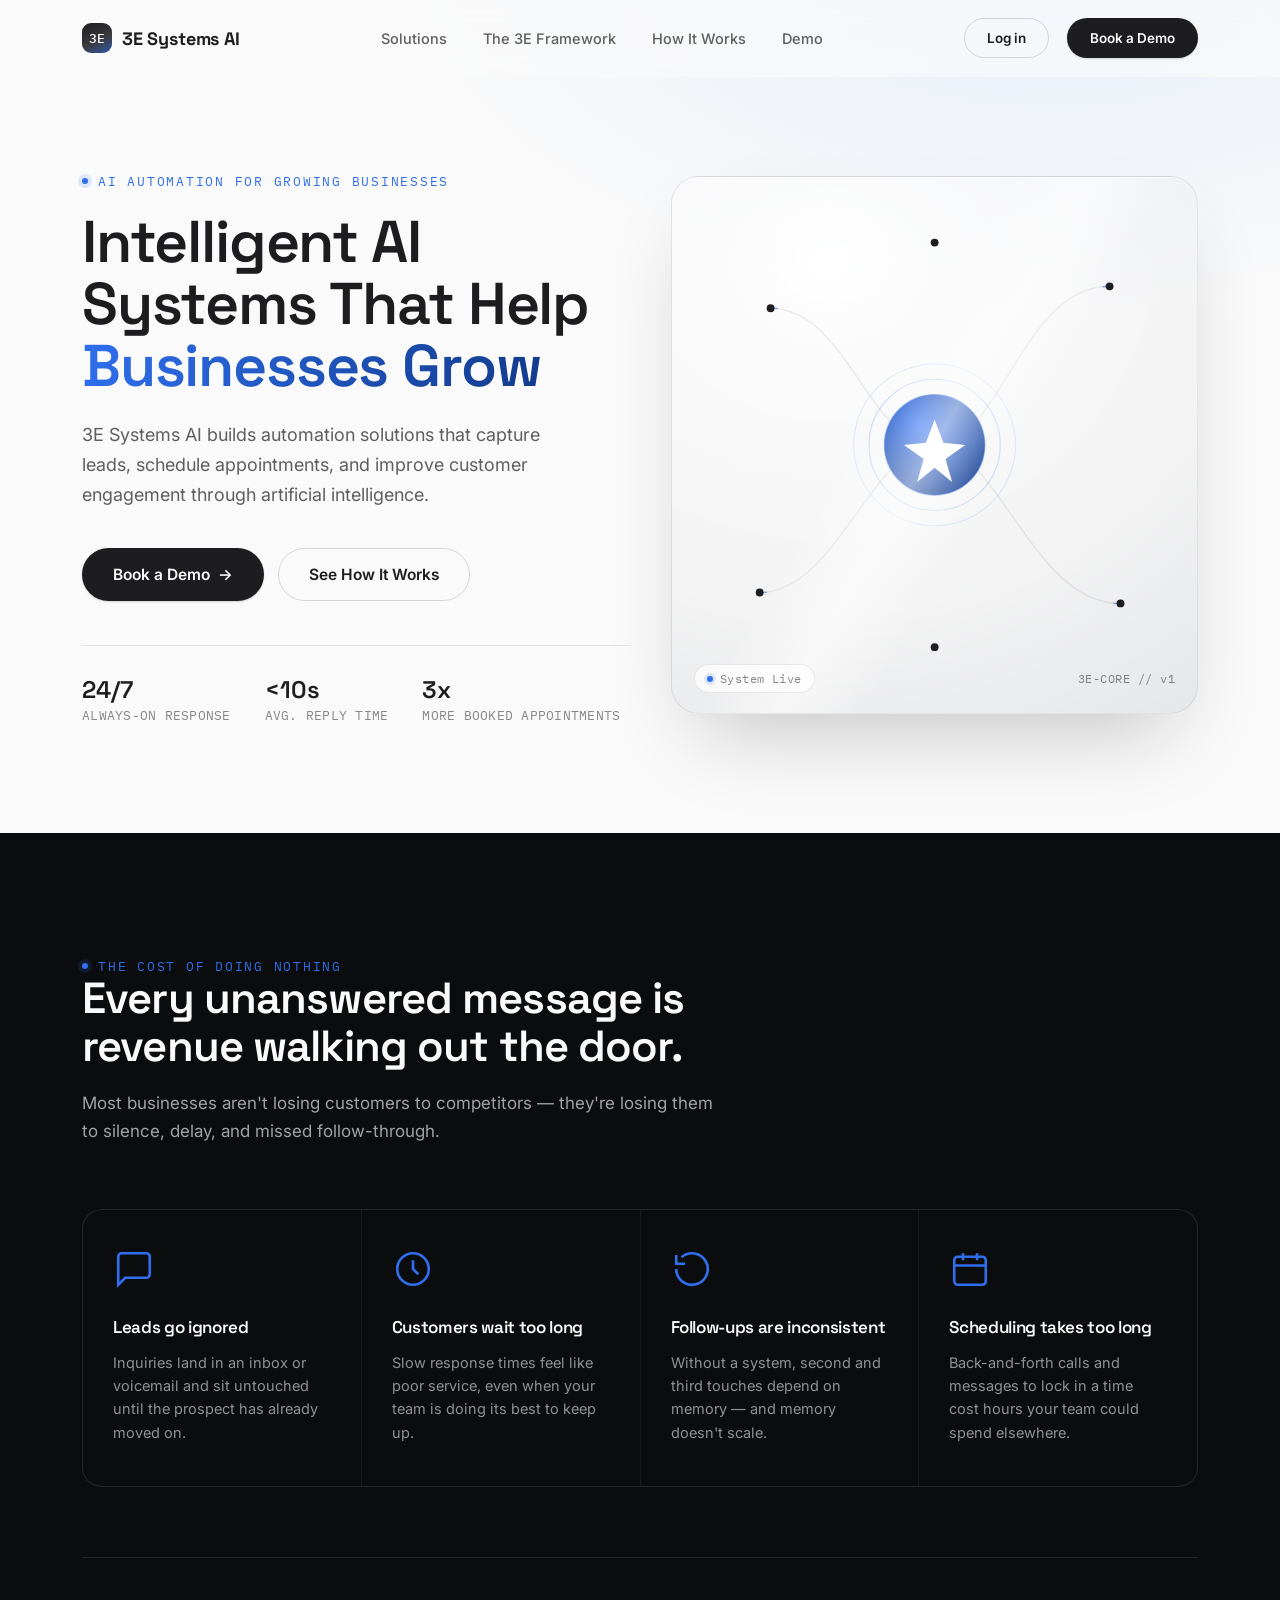
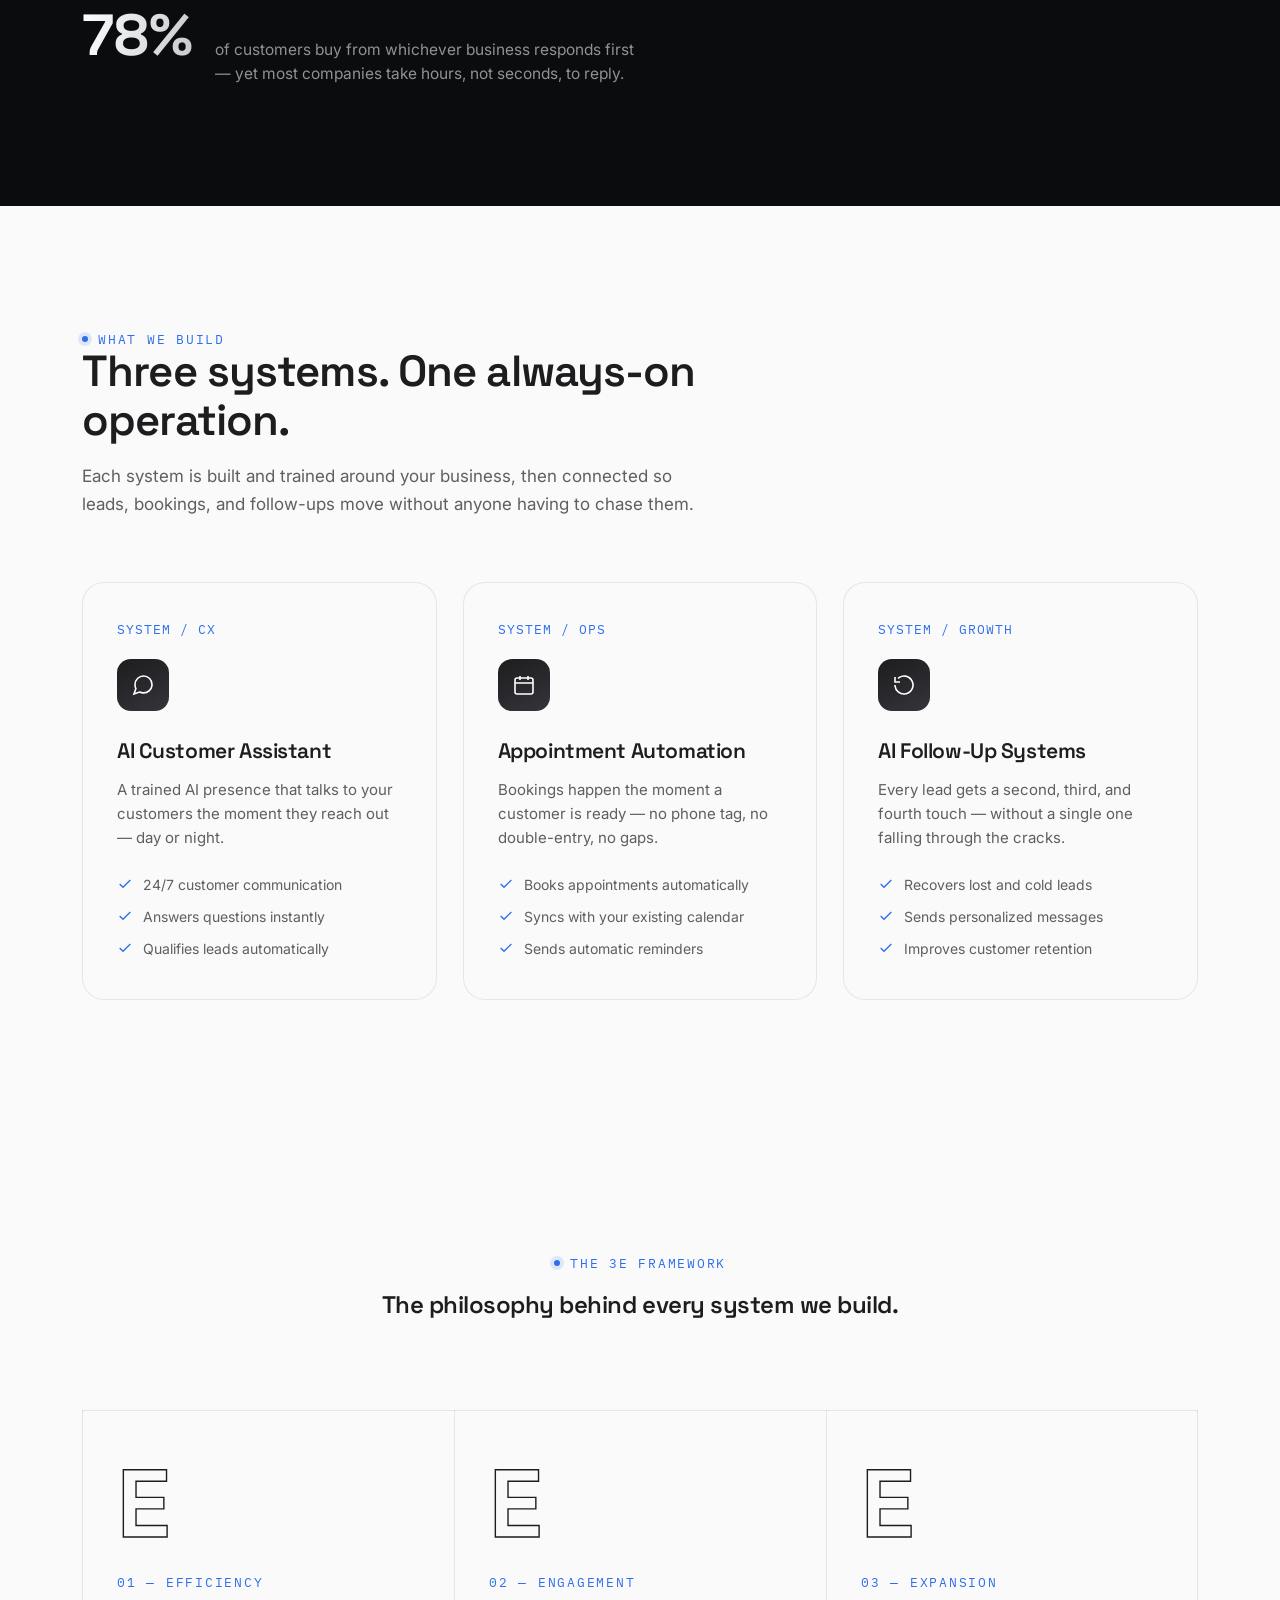
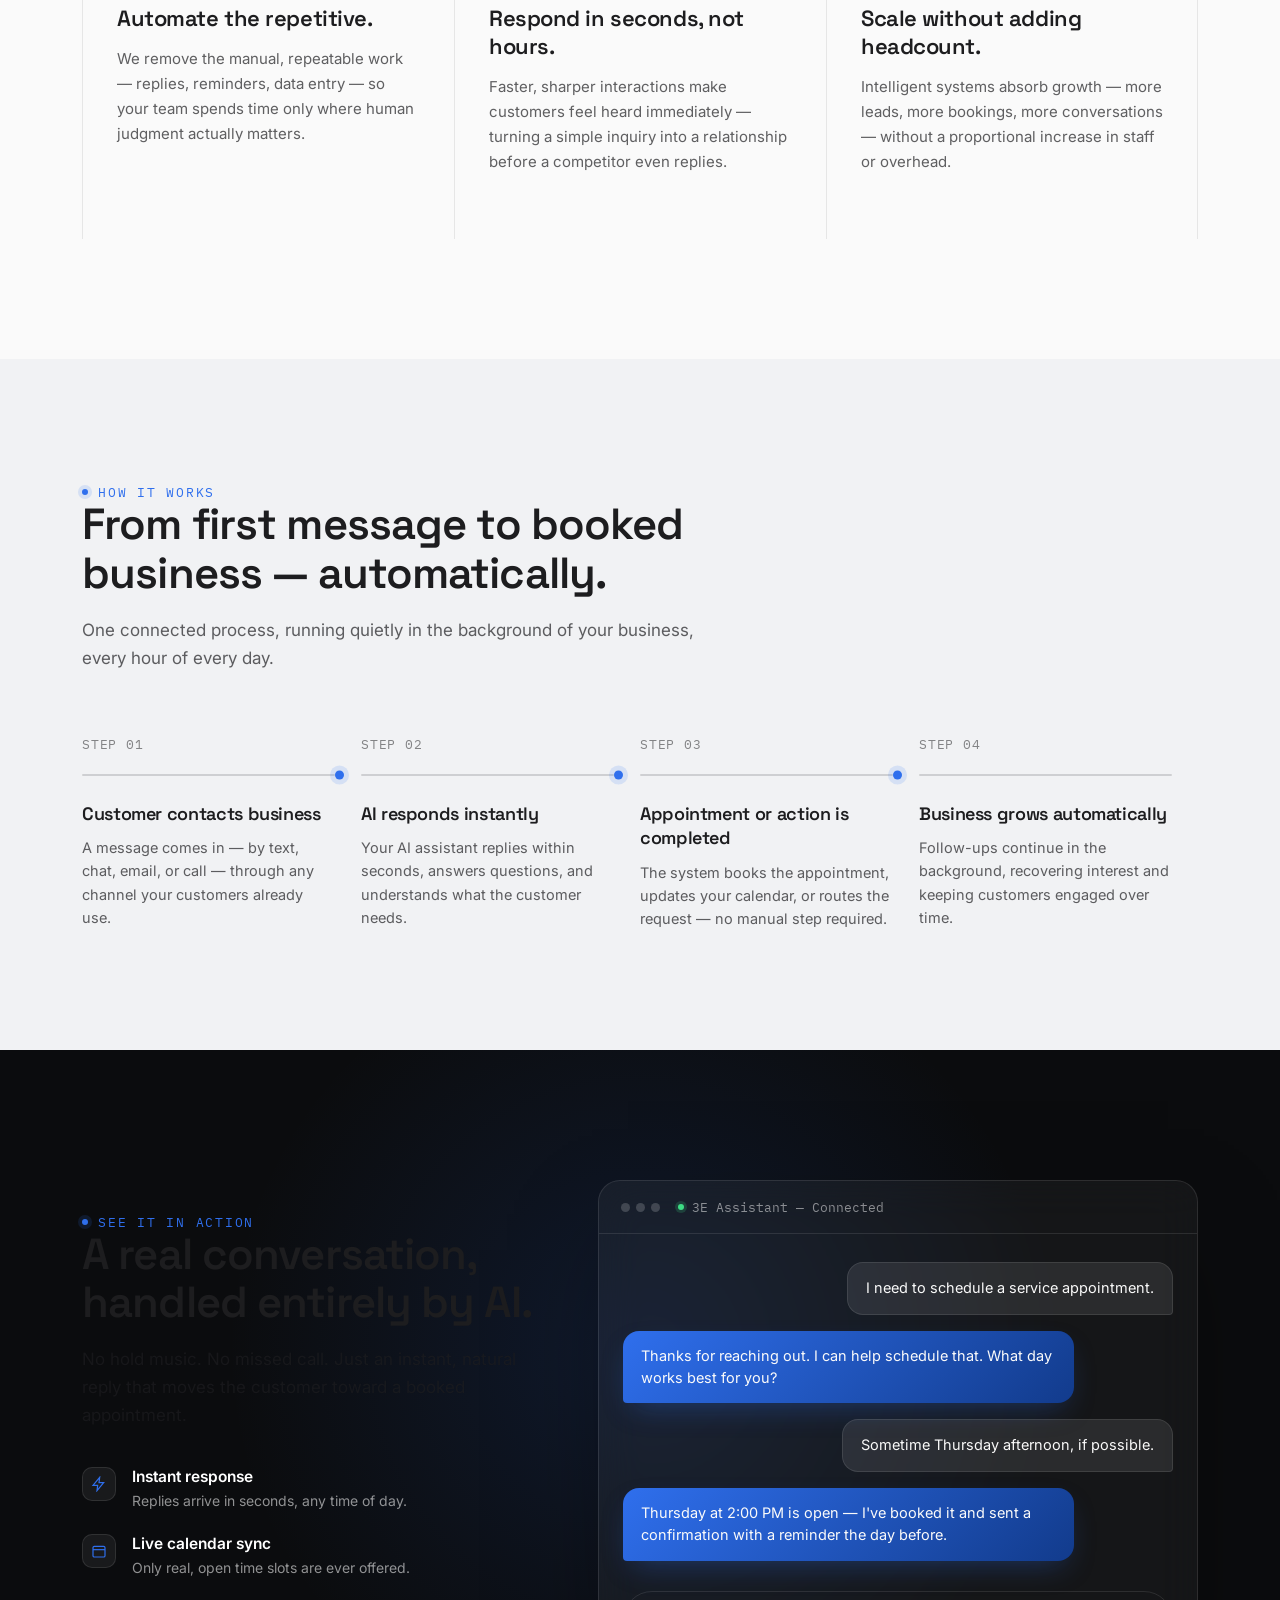
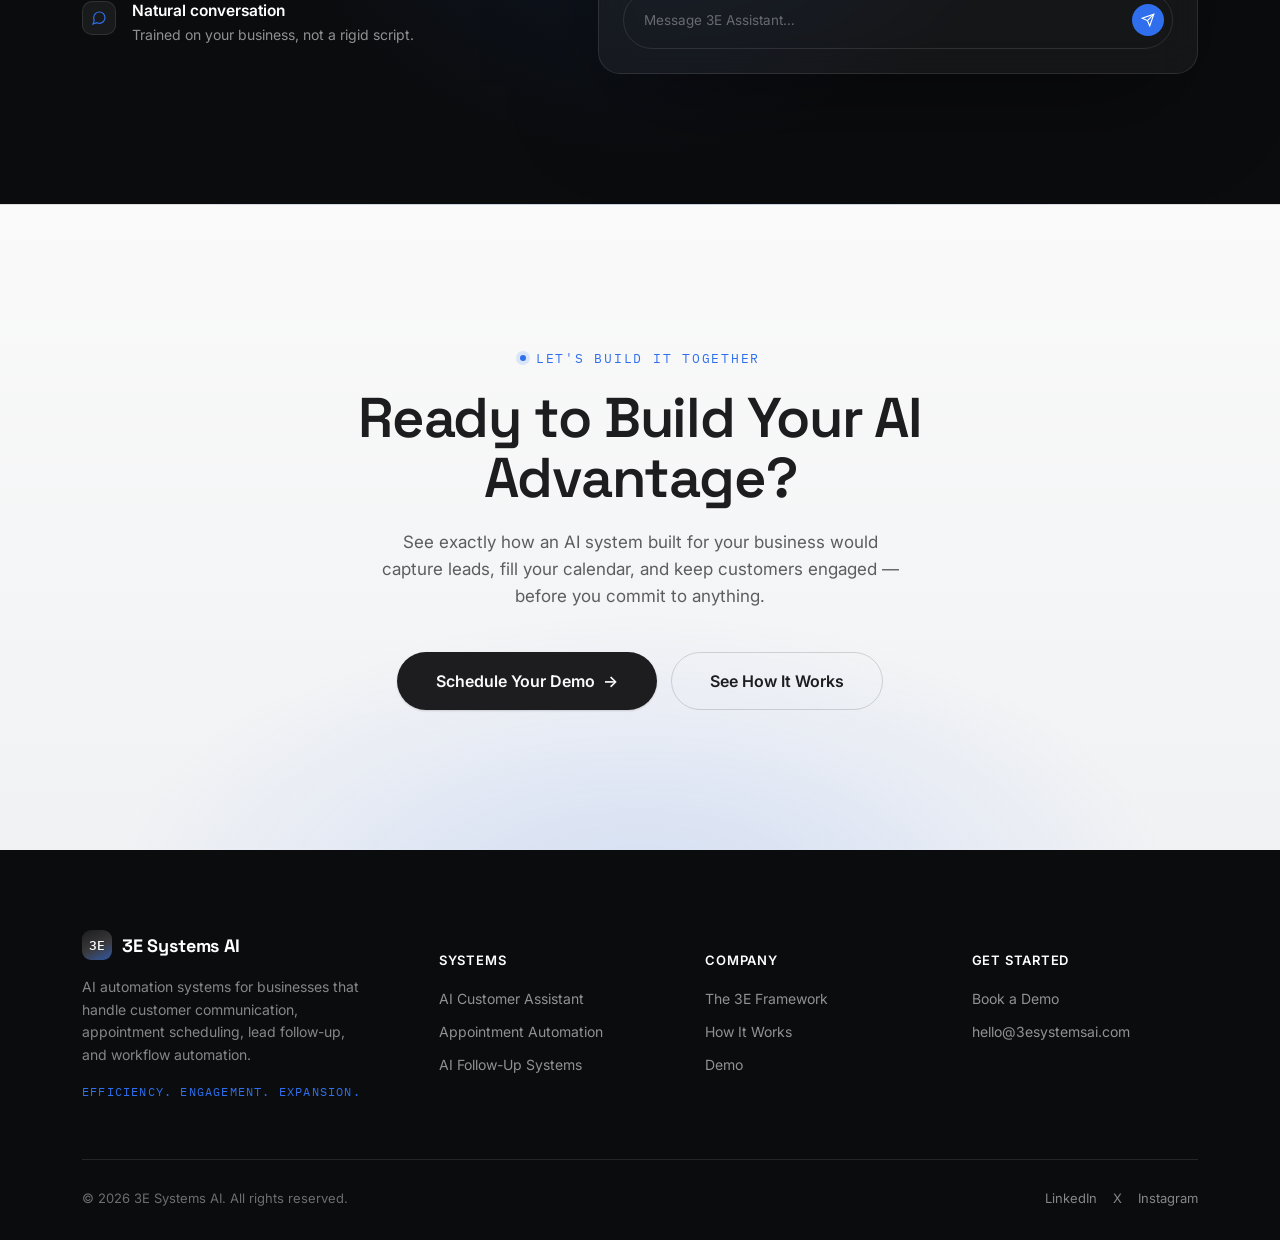
==== index.html @ f43ba281 "Rename index (1).html to index.html" ====
<!DOCTYPE html>
<html lang="en">
<head>
<meta charset="UTF-8">
<meta name="viewport" content="width=device-width, initial-scale=1.0">
<title>3E Systems AI — Intelligent Automation for Growing Businesses</title>
<meta name="description" content="3E Systems AI builds AI automation systems that capture leads, schedule appointments, and improve customer engagement — Efficiency, Engagement, Expansion.">

<!-- ===================== FONTS ===================== -->
<!-- Space Grotesk: display/headline face — geometric, technical personality       -->
<!-- Inter: body face — neutral, highly legible at small sizes                    -->
<!-- IBM Plex Mono: utility face — used for eyebrows/labels/data-readout moments   -->
<link rel="preconnect" href="https://fonts.googleapis.com">
<link rel="preconnect" href="https://fonts.gstatic.com" crossorigin>
<link href="https://fonts.googleapis.com/css2?family=Space+Grotesk:wght@400;500;600;700&family=Inter:wght@400;500;600;700&family=IBM+Plex+Mono:wght@400;500&display=swap" rel="stylesheet">

<style>
/* ======================================================================
   0. DESIGN TOKENS
   ====================================================================== */
:root{
  --white:        #FAFAFA;
  --gray-50:      #F1F2F4;
  --gray-100:     #E8E9EB;
  --line:         rgba(29,29,31,0.09);
  --line-strong:  rgba(29,29,31,0.16);
  --charcoal:     #1D1D1F;
  --charcoal-70:  rgba(29,29,31,0.70);
  --charcoal-50:  rgba(29,29,31,0.52);
  --ink:          #0B0C0E;   /* near-black section background */
  --ink-100:      #16181C;
  --ink-line:     rgba(255,255,255,0.10);
  --ink-line-soft:rgba(255,255,255,0.06);
  --silver-1:     #E4E5E8;
  --silver-2:     #C7C9CD;
  --blue:         #2F6FED;
  --blue-soft:    rgba(47,111,237,0.14);
  --blue-deep:    #123B8C;
  --blue-glow:    rgba(47,111,237,0.35);

  --font-display: 'Space Grotesk', 'Inter', sans-serif;
  --font-body:    'Inter', -apple-system, sans-serif;
  --font-mono:    'IBM Plex Mono', monospace;

  --container: 1180px;
  --ease: cubic-bezier(.16,.84,.32,1);
}

*,*::before,*::after{ box-sizing:border-box; }
html{ scroll-behavior:smooth; }
body{
  margin:0;
  background:var(--white);
  color:var(--charcoal);
  font-family:var(--font-body);
  -webkit-font-smoothing:antialiased;
  -moz-osx-font-smoothing:grayscale;
  overflow-x:hidden;
}
img,svg{ display:block; max-width:100%; }
a{ color:inherit; text-decoration:none; }
ul{ list-style:none; margin:0; padding:0; }
button{ font-family:inherit; cursor:pointer; }

.wrap{
  max-width:var(--container);
  margin:0 auto;
  padding:0 32px;
}

.eyebrow{
  font-family:var(--font-mono);
  font-size:12.5px;
  letter-spacing:.14em;
  text-transform:uppercase;
  color:var(--blue);
  display:inline-flex;
  align-items:center;
  gap:10px;
}
.eyebrow::before{
  content:'';
  width:6px; height:6px;
  border-radius:50%;
  background:var(--blue);
  box-shadow:0 0 0 4px var(--blue-soft);
}

h1,h2,h3,h4{
  font-family:var(--font-display);
  font-weight:600;
  letter-spacing:-.02em;
  margin:0;
  color:var(--charcoal);
}

.section-tag{
  display:block;
  margin-bottom:18px;
}

/* reveal-on-scroll base state */
.reveal{
  opacity:0;
  transform:translateY(28px);
  transition:opacity .9s var(--ease), transform .9s var(--ease);
}
.reveal.is-visible{
  opacity:1;
  transform:translateY(0);
}
.reveal-delay-1{ transition-delay:.08s; }
.reveal-delay-2{ transition-delay:.16s; }
.reveal-delay-3{ transition-delay:.24s; }

@media (prefers-reduced-motion: reduce){
  *{ animation-duration:0.01ms !important; animation-iteration-count:1 !important; transition-duration:0.01ms !important; scroll-behavior:auto !important; }
}

/* focus visibility for keyboard users */
a:focus-visible, button:focus-visible{
  outline:2px solid var(--blue);
  outline-offset:3px;
  border-radius:4px;
}

/* ======================================================================
   1. BUTTONS
   ====================================================================== */
.btn{
  display:inline-flex;
  align-items:center;
  justify-content:center;
  gap:8px;
  padding:15px 30px;
  border-radius:100px;
  font-family:var(--font-body);
  font-size:15px;
  font-weight:600;
  border:1px solid transparent;
  transition:transform .35s var(--ease), box-shadow .35s var(--ease), background .35s var(--ease), border-color .35s var(--ease), color .35s var(--ease);
  white-space:nowrap;
}
.btn-primary{
  background:var(--charcoal);
  color:var(--white);
  box-shadow:0 1px 2px rgba(0,0,0,.15);
}
.btn-primary:hover{
  transform:translateY(-2px);
  box-shadow:0 12px 24px rgba(0,0,0,.18);
}
.btn-primary.on-dark{
  background:var(--blue);
}
.btn-primary.on-dark:hover{
  box-shadow:0 12px 30px var(--blue-glow);
}
.btn-ghost{
  background:transparent;
  color:var(--charcoal);
  border-color:var(--line-strong);
}
.btn-ghost:hover{
  border-color:var(--charcoal);
  transform:translateY(-2px);
}
.btn-ghost.on-dark{
  color:var(--white);
  border-color:var(--ink-line);
}
.btn-ghost.on-dark:hover{
  border-color:rgba(255,255,255,.5);
}
.btn-arrow{ transition:transform .3s var(--ease); }
.btn:hover .btn-arrow{ transform:translateX(3px); }

/* ======================================================================
   2. NAVIGATION
   ====================================================================== */
.nav{
  position:fixed;
  top:0; left:0; right:0;
  z-index:1000;
  padding:18px 0;
  background:rgba(250,250,250,0.72);
  backdrop-filter:blur(16px) saturate(160%);
  -webkit-backdrop-filter:blur(16px) saturate(160%);
  border-bottom:1px solid transparent;
  transition:border-color .4s ease, background .4s ease, padding .4s ease;
}
.nav.scrolled{
  border-bottom:1px solid var(--line);
  padding:13px 0;
}
.nav .wrap{ display:flex; align-items:center; justify-content:space-between; }
.brand{
  display:flex; align-items:center; gap:10px;
  font-family:var(--font-display);
  font-weight:700;
  font-size:18px;
  letter-spacing:-.01em;
}
.brand-mark{
  width:30px; height:30px;
  border-radius:9px;
  background:linear-gradient(155deg, var(--charcoal) 0%, #3a3a3d 55%, var(--blue) 130%);
  display:flex; align-items:center; justify-content:center;
  color:#fff; font-family:var(--font-mono); font-size:13px; font-weight:500;
  flex-shrink:0;
}
.nav-links{
  display:flex; align-items:center; gap:36px;
}
.nav-links a{
  font-size:14.5px;
  font-weight:500;
  color:var(--charcoal-70);
  position:relative;
  padding:4px 0;
  transition:color .25s ease;
}
.nav-links a:hover{ color:var(--charcoal); }
.nav-links a::after{
  content:'';
  position:absolute; left:0; bottom:0;
  width:0; height:1px;
  background:var(--charcoal);
  transition:width .3s var(--ease);
}
.nav-links a:hover::after{ width:100%; }
.nav-cta{ display:flex; align-items:center; gap:18px; }
.nav-cta .btn{ padding:11px 22px; font-size:13.5px; }
.nav-menu-btn{
  display:none;
  width:38px; height:38px;
  border:1px solid var(--line-strong);
  border-radius:10px;
  background:none;
  align-items:center; justify-content:center;
}
.nav-menu-btn span, .nav-menu-btn span::before, .nav-menu-btn span::after{
  content:'';
  display:block;
  width:16px; height:1.5px;
  background:var(--charcoal);
  position:relative;
  transition:transform .3s ease, opacity .3s ease;
}
.nav-menu-btn span::before{ position:absolute; top:-5px; }
.nav-menu-btn span::after{ position:absolute; top:5px; }

/* ======================================================================
   3. HERO
   ====================================================================== */
.hero{
  position:relative;
  padding:168px 0 110px;
  background:
    radial-gradient(1100px 620px at 82% -8%, rgba(47,111,237,0.10), transparent 62%),
    linear-gradient(180deg, var(--white) 0%, var(--white) 100%);
  overflow:hidden;
}
.hero .wrap{
  display:grid;
  grid-template-columns:1.02fr .98fr;
  gap:40px;
  align-items:center;
}
.hero-copy h1{
  font-size:clamp(38px, 4.6vw, 62px);
  line-height:1.05;
  margin:22px 0 24px;
}
.hero-copy h1 em{
  font-style:normal;
  background:linear-gradient(100deg, var(--blue) 0%, var(--blue-deep) 100%);
  -webkit-background-clip:text;
  background-clip:text;
  color:transparent;
}
.hero-copy p.lead{
  font-size:18px;
  line-height:1.65;
  color:var(--charcoal-70);
  max-width:480px;
  margin:0 0 38px;
}
.hero-actions{ display:flex; gap:14px; flex-wrap:wrap; margin-bottom:44px; }
.hero-actions .btn{ padding:16px 30px; font-size:15.5px; }

.hero-proof{
  display:flex; gap:34px; flex-wrap:wrap;
  padding-top:28px;
  border-top:1px solid var(--line);
}
.hero-proof div{ display:flex; flex-direction:column; gap:2px; }
.hero-proof strong{
  font-family:var(--font-display);
  font-size:24px;
  font-weight:600;
}
.hero-proof span{
  font-size:12.5px;
  color:var(--charcoal-50);
  font-family:var(--font-mono);
  letter-spacing:.02em;
}

/* ---- signature visual: the "signal mesh" ---- */
.hero-visual{
  position:relative;
  aspect-ratio:1/1.02;
  border-radius:28px;
  background:
    radial-gradient(140% 120% at 30% 15%, rgba(255,255,255,.9), rgba(232,233,235,.4) 55%, rgba(199,201,205,.5) 100%);
  border:1px solid var(--line);
  box-shadow:0 40px 80px -30px rgba(20,20,25,0.25), inset 0 1px 0 rgba(255,255,255,.6);
  overflow:hidden;
}
.hero-visual::before{
  content:'';
  position:absolute; inset:0;
  background:
    linear-gradient(120deg, transparent 40%, rgba(255,255,255,.55) 50%, transparent 60%);
  animation:sheen 7s ease-in-out infinite;
  pointer-events:none;
}
@keyframes sheen{
  0%,100%{ transform:translateX(-60%); opacity:.5; }
  50%{ transform:translateX(60%); opacity:.9; }
}
.hero-visual svg{ width:100%; height:100%; }
.node-core{ animation:pulseCore 3.2s ease-in-out infinite; transform-origin:center; }
.node-dot{ animation:pulseDot 3.2s ease-in-out infinite; }
.node-dot.d1{ animation-delay:.15s; }
.node-dot.d2{ animation-delay:.4s; }
.node-dot.d3{ animation-delay:.65s; }
.node-dot.d4{ animation-delay:.9s; }
.node-dot.d5{ animation-delay:1.15s; }
.node-dot.d6{ animation-delay:1.4s; }
@keyframes pulseCore{
  0%,100%{ opacity:.85; }
  50%{ opacity:1; filter:drop-shadow(0 0 10px rgba(47,111,237,.6)); }
}
@keyframes pulseDot{
  0%,100%{ opacity:.35; r:3; }
  50%{ opacity:1; r:4.2; }
}
.flow-line{
  stroke-dasharray:6 260;
  stroke-dashoffset:0;
  animation:flowTravel 4.5s linear infinite;
}
.flow-line.f1{ animation-delay:0s; }
.flow-line.f2{ animation-delay:.9s; }
.flow-line.f3{ animation-delay:1.8s; }
.flow-line.f4{ animation-delay:2.7s; }
@keyframes flowTravel{
  0%{ stroke-dashoffset:266; }
  100%{ stroke-dashoffset:-266; }
}
.hero-visual-caption{
  position:absolute;
  left:22px; bottom:20px;
  right:22px;
  display:flex;
  align-items:center;
  justify-content:space-between;
  font-family:var(--font-mono);
  font-size:11.5px;
  color:var(--charcoal-50);
  letter-spacing:.04em;
}
.pulse-chip{
  display:inline-flex; align-items:center; gap:7px;
  background:rgba(255,255,255,.7);
  border:1px solid var(--line);
  padding:6px 12px;
  border-radius:100px;
  backdrop-filter:blur(6px);
}
.pulse-chip i{
  width:6px; height:6px; border-radius:50%;
  background:var(--blue);
  box-shadow:0 0 0 3px var(--blue-soft);
  animation:pulseCore 2s ease-in-out infinite;
}

/* ======================================================================
   4. SECTION SHELLS
   ====================================================================== */
section{ position:relative; }
.section-pad{ padding:120px 0; }
.bg-soft{ background:var(--gray-50); }
.bg-ink{ background:var(--ink); color:var(--white); }
.bg-ink h2, .bg-ink h3, .bg-ink h4{ color:var(--white); }

.section-head{
  max-width:640px;
  margin:0 0 64px;
}
.section-head h2{
  font-size:clamp(30px, 3.4vw, 44px);
  line-height:1.12;
}
.section-head p{
  font-size:17px;
  line-height:1.65;
  color:var(--charcoal-70);
  margin-top:18px;
}
.bg-ink .section-head p{ color:rgba(255,255,255,.62); }
.center{ text-align:center; margin-left:auto; margin-right:auto; }

/* ======================================================================
   5. PROBLEM SECTION (dark)
   ====================================================================== */
.problem-grid{
  display:grid;
  grid-template-columns:repeat(4,1fr);
  gap:1px;
  background:var(--ink-line-soft);
  border:1px solid var(--ink-line-soft);
  border-radius:20px;
  overflow:hidden;
}
.problem-card{
  background:var(--ink);
  padding:38px 30px 42px;
  transition:background .4s ease;
}
.problem-card:hover{ background:var(--ink-100); }
.problem-card .p-icon{
  width:42px; height:42px;
  margin-bottom:26px;
  color:var(--blue);
}
.problem-card h4{
  font-size:17px;
  margin-bottom:12px;
  line-height:1.35;
}
.problem-card p{
  font-size:14.5px;
  line-height:1.6;
  color:rgba(255,255,255,.55);
  margin:0;
}
.problem-stat{
  margin-top:70px;
  display:flex;
  align-items:baseline;
  gap:22px;
  flex-wrap:wrap;
  border-top:1px solid var(--ink-line);
  padding-top:40px;
}
.problem-stat strong{
  font-family:var(--font-display);
  font-size:clamp(40px,5vw,58px);
  background:linear-gradient(100deg,#fff, var(--silver-2));
  -webkit-background-clip:text; background-clip:text; color:transparent;
}
.problem-stat span{
  font-size:15.5px;
  color:rgba(255,255,255,.55);
  max-width:420px;
  line-height:1.55;
}

/* ======================================================================
   6. SOLUTIONS
   ====================================================================== */
.solutions-grid{
  display:grid;
  grid-template-columns:repeat(3,1fr);
  gap:26px;
}
.solution-card{
  background:var(--white);
  border:1px solid var(--line);
  border-radius:22px;
  padding:38px 34px 40px;
  transition:transform .5s var(--ease), box-shadow .5s var(--ease), border-color .5s var(--ease);
  display:flex; flex-direction:column;
}
.solution-card:hover{
  transform:translateY(-8px);
  box-shadow:0 30px 60px -24px rgba(20,20,25,.18);
  border-color:transparent;
}
.solution-index{
  font-family:var(--font-mono);
  font-size:12.5px;
  color:var(--blue);
  letter-spacing:.08em;
  margin-bottom:22px;
}
.solution-icon{
  width:52px; height:52px;
  border-radius:14px;
  background:linear-gradient(155deg, var(--charcoal) 0%, #34343a 100%);
  display:flex; align-items:center; justify-content:center;
  margin-bottom:26px;
  color:#fff;
}
.solution-icon svg{ width:24px; height:24px; }
.solution-card h3{
  font-size:21px;
  margin-bottom:14px;
}
.solution-card > p{
  font-size:15px;
  line-height:1.6;
  color:var(--charcoal-70);
  margin:0 0 24px;
}
.solution-list{ margin-top:auto; display:flex; flex-direction:column; gap:11px; }
.solution-list li{
  display:flex; align-items:flex-start; gap:10px;
  font-size:14px;
  color:var(--charcoal-70);
  line-height:1.5;
}
.solution-list svg{ width:16px; height:16px; flex-shrink:0; margin-top:2px; color:var(--blue); }

/* ======================================================================
   7. 3E FRAMEWORK
   ====================================================================== */
.framework{
  background:var(--white);
  padding:130px 0 120px;
  position:relative;
}
.framework-head{ text-align:center; max-width:620px; margin:0 auto 90px; }
.e-columns{
  display:grid;
  grid-template-columns:repeat(3,1fr);
  position:relative;
}
.e-columns::before{
  content:'';
  position:absolute;
  left:0; right:0; top:0;
  height:1px;
  background:var(--line);
}
.e-col{
  padding:46px 34px 10px;
  border-left:1px solid var(--line);
  position:relative;
}
.e-col:last-child{ border-right:1px solid var(--line); }
.e-letter{
  font-family:var(--font-display);
  font-size:96px;
  line-height:1;
  font-weight:700;
  color:transparent;
  -webkit-text-stroke:1.4px var(--charcoal);
  transition:color .5s ease, -webkit-text-stroke-color .5s ease;
}
.e-col:hover .e-letter{
  color:var(--blue);
  -webkit-text-stroke-color:var(--blue);
}
.e-word{
  font-family:var(--font-mono);
  font-size:12.5px;
  letter-spacing:.14em;
  text-transform:uppercase;
  color:var(--blue);
  margin:22px 0 14px;
  display:block;
}
.e-col h3{ font-size:22px; margin-bottom:14px; }
.e-col p{
  font-size:15px;
  line-height:1.65;
  color:var(--charcoal-70);
  padding-bottom:40px;
}

/* ======================================================================
   8. HOW IT WORKS
   ====================================================================== */
.steps{
  display:grid;
  grid-template-columns:repeat(4,1fr);
  gap:0;
  position:relative;
  margin-top:12px;
}
.step{
  position:relative;
  padding:0 26px 0 0;
}
.step-num{
  font-family:var(--font-mono);
  font-size:12.5px;
  color:var(--charcoal-50);
  letter-spacing:.06em;
  margin-bottom:22px;
  display:block;
}
.step-rail{
  position:relative;
  height:2px;
  background:var(--line-strong);
  margin-bottom:26px;
  border-radius:2px;
  overflow:visible;
}
.step-rail::after{
  content:'';
  position:absolute;
  right:-9px; top:50%;
  transform:translateY(-50%);
  width:9px; height:9px;
  border-radius:50%;
  background:var(--blue);
  box-shadow:0 0 0 5px var(--blue-soft);
}
.step:last-child .step-rail::after{ display:none; }
.step h4{ font-size:18px; margin-bottom:10px; line-height:1.35; }
.step p{ font-size:14.5px; line-height:1.6; color:var(--charcoal-70); margin:0; }

/* ======================================================================
   9. DEMO / CONVERSATION UI
   ====================================================================== */
.demo-section{
  background:var(--ink);
  color:var(--white);
  padding:130px 0;
  position:relative;
  overflow:hidden;
}
.demo-section::before{
  content:'';
  position:absolute;
  top:-20%; left:50%;
  width:900px; height:900px;
  transform:translateX(-50%);
  background:radial-gradient(circle, rgba(47,111,237,.14), transparent 65%);
  pointer-events:none;
}
.demo-layout{
  display:grid;
  grid-template-columns:.86fr 1.14fr;
  gap:64px;
  align-items:center;
}
.demo-copy .section-head{ max-width:none; margin-bottom:38px; }
.demo-feature-list{ display:flex; flex-direction:column; gap:22px; margin-top:36px; }
.demo-feature{ display:flex; gap:16px; align-items:flex-start; }
.demo-feature .fi{
  width:34px; height:34px; flex-shrink:0;
  border-radius:10px;
  background:rgba(255,255,255,.06);
  border:1px solid var(--ink-line);
  display:flex; align-items:center; justify-content:center;
  color:var(--blue);
}
.demo-feature .fi svg{ width:16px; height:16px; }
.demo-feature h5{ font-size:15.5px; font-weight:600; margin:0 0 4px; font-family:var(--font-body); color:#fff; }
.demo-feature p{ font-size:14px; color:rgba(255,255,255,.55); margin:0; line-height:1.55; }

.chat-panel{
  background:rgba(255,255,255,.045);
  border:1px solid var(--ink-line);
  border-radius:22px;
  backdrop-filter:blur(20px);
  overflow:hidden;
  box-shadow:0 40px 100px -30px rgba(0,0,0,.5);
}
.chat-topbar{
  display:flex; align-items:center; gap:10px;
  padding:18px 22px;
  border-bottom:1px solid var(--ink-line);
}
.chat-topbar .dots{ display:flex; gap:6px; }
.chat-topbar .dots span{ width:9px; height:9px; border-radius:50%; background:rgba(255,255,255,.18); }
.chat-topbar .who{
  margin-left:8px;
  font-family:var(--font-mono);
  font-size:12.5px;
  color:rgba(255,255,255,.5);
  display:flex; align-items:center; gap:8px;
}
.chat-topbar .who i{
  width:6px; height:6px; border-radius:50%; background:#3ddc84;
  box-shadow:0 0 0 3px rgba(61,220,132,.18);
}
.chat-body{ padding:28px 24px 30px; display:flex; flex-direction:column; gap:16px; min-height:280px; }
.msg{
  max-width:82%;
  padding:14px 18px;
  border-radius:16px;
  font-size:14.5px;
  line-height:1.55;
  opacity:0;
  transform:translateY(10px);
  animation:msgIn .6s var(--ease) forwards;
}
.msg.user{
  align-self:flex-end;
  background:rgba(255,255,255,.09);
  border:1px solid var(--ink-line);
  border-bottom-right-radius:4px;
  animation-delay:.3s;
}
.msg.ai{
  align-self:flex-start;
  background:linear-gradient(135deg, var(--blue), var(--blue-deep));
  border-bottom-left-radius:4px;
  animation-delay:1.4s;
  box-shadow:0 12px 30px -10px var(--blue-glow);
}
.msg.user2{ align-self:flex-end; background:rgba(255,255,255,.09); border:1px solid var(--ink-line); border-bottom-right-radius:4px; animation-delay:2.5s; }
.msg.ai2{ align-self:flex-start; background:linear-gradient(135deg, var(--blue), var(--blue-deep)); border-bottom-left-radius:4px; animation-delay:3.6s; box-shadow:0 12px 30px -10px var(--blue-glow); }
@keyframes msgIn{ to{ opacity:1; transform:translateY(0); } }

.typing-ind{
  align-self:flex-start;
  display:flex; gap:5px;
  padding:14px 18px;
  border-radius:16px;
  background:rgba(255,255,255,.07);
  border:1px solid var(--ink-line);
  opacity:0;
  animation:typingShow 5.4s var(--ease) infinite;
}
.typing-ind span{
  width:6px; height:6px; border-radius:50%;
  background:rgba(255,255,255,.6);
  animation:typingDot 1s ease-in-out infinite;
}
.typing-ind span:nth-child(2){ animation-delay:.15s; }
.typing-ind span:nth-child(3){ animation-delay:.3s; }
@keyframes typingDot{ 0%,100%{ transform:translateY(0); opacity:.4; } 50%{ transform:translateY(-4px); opacity:1; } }
@keyframes typingShow{
  0%{ opacity:0; }
  16%{ opacity:1; }
  24%{ opacity:0; }
  100%{ opacity:0; }
}
.chat-inputbar{
  margin:0 24px 24px;
  display:flex; align-items:center; gap:12px;
  border:1px solid var(--ink-line);
  border-radius:100px;
  padding:12px 8px 12px 20px;
  color:rgba(255,255,255,.35);
  font-size:13.5px;
}
.chat-inputbar span{ flex:1; }
.chat-inputbar .send{
  width:32px; height:32px;
  border-radius:50%;
  background:var(--blue);
  display:flex; align-items:center; justify-content:center;
  color:#fff; flex-shrink:0;
}
.chat-inputbar .send svg{ width:14px; height:14px; }

/* ======================================================================
   10. FINAL CTA
   ====================================================================== */
.final-cta{
  padding:140px 0;
  background:
    radial-gradient(900px 500px at 50% 110%, rgba(47,111,237,.16), transparent 60%),
    linear-gradient(180deg, var(--white), var(--gray-50));
  text-align:center;
  position:relative;
  border-top:1px solid var(--line);
}
.final-cta .eyebrow{ justify-content:center; }
.final-cta h2{
  font-size:clamp(32px, 5vw, 56px);
  line-height:1.08;
  margin:22px auto 20px;
  max-width:760px;
}
.final-cta p{
  font-size:17px;
  color:var(--charcoal-70);
  max-width:520px;
  margin:0 auto 42px;
  line-height:1.6;
}
.final-cta .btn{ padding:18px 38px; font-size:16px; }
.final-cta-actions{ display:flex; justify-content:center; gap:14px; flex-wrap:wrap; }

/* ======================================================================
   11. FOOTER
   ====================================================================== */
footer{
  background:var(--ink);
  color:rgba(255,255,255,.6);
  padding:80px 0 34px;
}
.footer-top{
  display:grid;
  grid-template-columns:1.4fr 1fr 1fr 1fr;
  gap:40px;
  padding-bottom:60px;
  border-bottom:1px solid var(--ink-line);
}
.footer-brand .brand{ color:#fff; margin-bottom:16px; }
.footer-brand p{
  font-size:14px;
  line-height:1.6;
  max-width:280px;
  color:rgba(255,255,255,.5);
}
.footer-tagline{
  font-family:var(--font-mono);
  font-size:12px;
  letter-spacing:.1em;
  text-transform:uppercase;
  color:var(--blue);
  margin-top:18px;
  display:block;
}
.footer-col h5{
  font-family:var(--font-body);
  font-size:13px;
  font-weight:600;
  color:#fff;
  text-transform:uppercase;
  letter-spacing:.06em;
  margin-bottom:20px;
}
.footer-col ul{ display:flex; flex-direction:column; gap:13px; }
.footer-col a{ font-size:14px; color:rgba(255,255,255,.55); transition:color .25s ease; }
.footer-col a:hover{ color:#fff; }
.footer-bottom{
  display:flex; align-items:center; justify-content:space-between;
  padding-top:30px;
  font-size:13px;
  color:rgba(255,255,255,.4);
  flex-wrap:wrap;
  gap:14px;
}
.footer-bottom .socials{ display:flex; gap:16px; }
.footer-bottom .socials a{ color:rgba(255,255,255,.5); }
.footer-bottom .socials a:hover{ color:#fff; }

/* ======================================================================
   12. RESPONSIVE
   ====================================================================== */
@media (max-width: 1024px){
  .hero .wrap{ grid-template-columns:1fr; }
  .hero-visual{ order:-1; max-width:460px; margin:0 auto; }
  .problem-grid{ grid-template-columns:repeat(2,1fr); }
  .solutions-grid{ grid-template-columns:1fr; }
  .steps{ grid-template-columns:1fr; gap:36px; }
  .step-rail::after{ display:none !important; }
  .demo-layout{ grid-template-columns:1fr; }
  .e-columns{ grid-template-columns:1fr; }
  .e-col{ border-left:none; border-top:1px solid var(--line); padding:34px 0; }
  .e-col:last-child{ border-right:none; }
  .footer-top{ grid-template-columns:1fr 1fr; gap:36px 24px; }
}
@media (max-width: 720px){
  .wrap{ padding:0 22px; }
  .nav-links{ display:none; }
  .nav-menu-btn{ display:flex; }
  .nav-cta .btn-ghost{ display:none; }
  .hero{ padding:130px 0 80px; }
  .hero-actions{ flex-direction:column; align-items:stretch; }
  .hero-actions .btn{ width:100%; }
  .hero-proof{ gap:24px; }
  .section-pad{ padding:86px 0; }
  .problem-grid{ grid-template-columns:1fr; }
  .footer-top{ grid-template-columns:1fr 1fr; }
  .footer-brand{ grid-column:1/-1; }
  .final-cta-actions{ flex-direction:column; }
  .final-cta .btn{ width:100%; }
}
</style>
</head>
<body>

<!-- ===================== NAVIGATION ===================== -->
<nav class="nav" id="siteNav">
  <div class="wrap">
    <a href="#top" class="brand">
      <span class="brand-mark">3E</span>
      3E Systems AI
    </a>
    <ul class="nav-links">
      <li><a href="#solutions">Solutions</a></li>
      <li><a href="#framework">The 3E Framework</a></li>
      <li><a href="#how-it-works">How It Works</a></li>
      <li><a href="#demo">Demo</a></li>
    </ul>
    <div class="nav-cta">
      <a href="#contact" class="btn btn-ghost">Log in</a>
      <a href="#contact" class="btn btn-primary">Book a Demo</a>
    </div>
    <button class="nav-menu-btn" aria-label="Open menu"><span></span></button>
  </div>
</nav>

<!-- ===================== HERO SECTION ===================== -->
<header class="hero" id="top">
  <div class="wrap">
    <div class="hero-copy reveal is-visible">
      <span class="eyebrow">AI Automation for Growing Businesses</span>
      <h1>Intelligent AI Systems That Help <em>Businesses Grow</em></h1>
      <p class="lead">3E Systems AI builds automation solutions that capture leads, schedule appointments, and improve customer engagement through artificial intelligence.</p>
      <div class="hero-actions">
        <a href="#contact" class="btn btn-primary">Book a Demo <span class="btn-arrow">→</span></a>
        <a href="#how-it-works" class="btn btn-ghost">See How It Works</a>
      </div>
      <div class="hero-proof">
        <div><strong>24/7</strong><span>ALWAYS-ON RESPONSE</span></div>
        <div><strong>&lt;10s</strong><span>AVG. REPLY TIME</span></div>
        <div><strong>3x</strong><span>MORE BOOKED APPOINTMENTS</span></div>
      </div>
    </div>

    <!-- Signature visual: animated signal mesh representing an always-on AI system -->
    <div class="hero-visual reveal is-visible reveal-delay-1" role="img" aria-label="Animated diagram of an AI system routing customer messages, scheduling, and follow-ups">
      <svg viewBox="0 0 480 490" fill="none" xmlns="http://www.w3.org/2000/svg">
        <!-- connecting flow lines -->
        <path class="flow-line f1" d="M90 120 C 160 120, 180 245, 240 245" stroke="#2F6FED" stroke-width="1.4" stroke-linecap="round" opacity="0.55"/>
        <path class="flow-line f2" d="M400 100 C 320 100, 300 245, 240 245" stroke="#2F6FED" stroke-width="1.4" stroke-linecap="round" opacity="0.55"/>
        <path class="flow-line f3" d="M80 380 C 150 380, 180 250, 240 245" stroke="#2F6FED" stroke-width="1.4" stroke-linecap="round" opacity="0.55"/>
        <path class="flow-line f4" d="M410 390 C 330 390, 300 250, 240 245" stroke="#2F6FED" stroke-width="1.4" stroke-linecap="round" opacity="0.55"/>

        <path d="M90 120 C 160 120, 180 245, 240 245" stroke="#1D1D1F" stroke-opacity="0.08" stroke-width="1.4"/>
        <path d="M400 100 C 320 100, 300 245, 240 245" stroke="#1D1D1F" stroke-opacity="0.08" stroke-width="1.4"/>
        <path d="M80 380 C 150 380, 180 250, 240 245" stroke="#1D1D1F" stroke-opacity="0.08" stroke-width="1.4"/>
        <path d="M410 390 C 330 390, 300 250, 240 245" stroke="#1D1D1F" stroke-opacity="0.08" stroke-width="1.4"/>

        <!-- outer perimeter nodes -->
        <circle class="node-dot d1" cx="90" cy="120" r="3.6" fill="#1D1D1F"/>
        <circle class="node-dot d2" cx="400" cy="100" r="3.6" fill="#1D1D1F"/>
        <circle class="node-dot d3" cx="80" cy="380" r="3.6" fill="#1D1D1F"/>
        <circle class="node-dot d4" cx="410" cy="390" r="3.6" fill="#1D1D1F"/>
        <circle class="node-dot d5" cx="240" cy="60" r="3.6" fill="#1D1D1F"/>
        <circle class="node-dot d6" cx="240" cy="430" r="3.6" fill="#1D1D1F"/>

        <!-- central AI core -->
        <circle class="node-core" cx="240" cy="245" r="46" fill="url(#coreGrad)"/>
        <circle cx="240" cy="245" r="46" fill="none" stroke="#2F6FED" stroke-width="1" opacity="0.5"/>
        <circle cx="240" cy="245" r="60" fill="none" stroke="#2F6FED" stroke-width="1" opacity="0.22"/>
        <circle cx="240" cy="245" r="74" fill="none" stroke="#2F6FED" stroke-width="1" opacity="0.12"/>

        <!-- minimal spark glyph inside core -->
        <path d="M240 222 L 248 243 L 268 245 L 250 258 L 256 279 L 240 266 L 224 279 L 230 258 L 212 245 L 232 243 Z" fill="#ffffff"/>

        <defs>
          <radialGradient id="coreGrad" cx="35%" cy="30%" r="80%">
            <stop offset="0%" stop-color="#3f7bf5"/>
            <stop offset="100%" stop-color="#123B8C"/>
          </radialGradient>
        </defs>
      </svg>
      <div class="hero-visual-caption">
        <span class="pulse-chip"><i></i> System Live</span>
        <span>3E-CORE // v1</span>
      </div>
    </div>
  </div>
</header>

<!-- ===================== PROBLEM SECTION ===================== -->
<section class="bg-ink section-pad">
  <div class="wrap">
    <div class="section-head reveal">
      <span class="eyebrow">The Cost of Doing Nothing</span>
      <h2 class="section-tag">Every unanswered message is revenue walking out the door.</h2>
      <p>Most businesses aren't losing customers to competitors — they're losing them to silence, delay, and missed follow-through.</p>
    </div>

    <div class="problem-grid reveal reveal-delay-1">
      <div class="problem-card">
        <svg class="p-icon" viewBox="0 0 24 24" fill="none" stroke="currentColor" stroke-width="1.5"><path d="M21 15a2 2 0 0 1-2 2H7l-4 4V5a2 2 0 0 1 2-2h14a2 2 0 0 1 2 2z"/></svg>
        <h4>Leads go ignored</h4>
        <p>Inquiries land in an inbox or voicemail and sit untouched until the prospect has already moved on.</p>
      </div>
      <div class="problem-card">
        <svg class="p-icon" viewBox="0 0 24 24" fill="none" stroke="currentColor" stroke-width="1.5"><circle cx="12" cy="12" r="9"/><path d="M12 7v5l3 3"/></svg>
        <h4>Customers wait too long</h4>
        <p>Slow response times feel like poor service, even when your team is doing its best to keep up.</p>
      </div>
      <div class="problem-card">
        <svg class="p-icon" viewBox="0 0 24 24" fill="none" stroke="currentColor" stroke-width="1.5"><path d="M3 12a9 9 0 1 0 3-6.7"/><path d="M3 4v5h5"/></svg>
        <h4>Follow-ups are inconsistent</h4>
        <p>Without a system, second and third touches depend on memory — and memory doesn't scale.</p>
      </div>
      <div class="problem-card">
        <svg class="p-icon" viewBox="0 0 24 24" fill="none" stroke="currentColor" stroke-width="1.5"><rect x="3" y="5" width="18" height="16" rx="2"/><path d="M3 10h18M8 3v4M16 3v4"/></svg>
        <h4>Scheduling takes too long</h4>
        <p>Back-and-forth calls and messages to lock in a time cost hours your team could spend elsewhere.</p>
      </div>
    </div>

    <div class="problem-stat reveal reveal-delay-2">
      <strong>78%</strong>
      <span>of customers buy from whichever business responds first — yet most companies take hours, not seconds, to reply.</span>
    </div>
  </div>
</section>

<!-- ===================== SOLUTIONS SECTION ===================== -->
<section class="section-pad" id="solutions">
  <div class="wrap">
    <div class="section-head reveal">
      <span class="eyebrow">What We Build</span>
      <h2 class="section-tag">Three systems. One always-on operation.</h2>
      <p>Each system is built and trained around your business, then connected so leads, bookings, and follow-ups move without anyone having to chase them.</p>
    </div>

    <div class="solutions-grid">
      <div class="solution-card reveal">
        <span class="solution-index">SYSTEM / CX</span>
        <div class="solution-icon">
          <svg viewBox="0 0 24 24" fill="none" stroke="currentColor" stroke-width="1.6"><path d="M21 11.5a8.4 8.4 0 0 1-8.9 8.4 8.6 8.6 0 0 1-3.5-.8L3 21l1.9-5.4A8.4 8.4 0 0 1 4 11.5 8.5 8.5 0 0 1 12.6 3 8.4 8.4 0 0 1 21 11.5z"/></svg>
        </div>
        <h3>AI Customer Assistant</h3>
        <p>A trained AI presence that talks to your customers the moment they reach out — day or night.</p>
        <ul class="solution-list">
          <li><svg viewBox="0 0 24 24" fill="none" stroke="currentColor" stroke-width="2"><path d="M20 6L9 17l-5-5"/></svg>24/7 customer communication</li>
          <li><svg viewBox="0 0 24 24" fill="none" stroke="currentColor" stroke-width="2"><path d="M20 6L9 17l-5-5"/></svg>Answers questions instantly</li>
          <li><svg viewBox="0 0 24 24" fill="none" stroke="currentColor" stroke-width="2"><path d="M20 6L9 17l-5-5"/></svg>Qualifies leads automatically</li>
        </ul>
      </div>

      <div class="solution-card reveal reveal-delay-1">
        <span class="solution-index">SYSTEM / OPS</span>
        <div class="solution-icon">
          <svg viewBox="0 0 24 24" fill="none" stroke="currentColor" stroke-width="1.6"><rect x="3" y="5" width="18" height="16" rx="2"/><path d="M3 10h18M8 3v4M16 3v4M8 15h.01M12 15h.01M16 15h.01"/></svg>
        </div>
        <h3>Appointment Automation</h3>
        <p>Bookings happen the moment a customer is ready — no phone tag, no double-entry, no gaps.</p>
        <ul class="solution-list">
          <li><svg viewBox="0 0 24 24" fill="none" stroke="currentColor" stroke-width="2"><path d="M20 6L9 17l-5-5"/></svg>Books appointments automatically</li>
          <li><svg viewBox="0 0 24 24" fill="none" stroke="currentColor" stroke-width="2"><path d="M20 6L9 17l-5-5"/></svg>Syncs with your existing calendar</li>
          <li><svg viewBox="0 0 24 24" fill="none" stroke="currentColor" stroke-width="2"><path d="M20 6L9 17l-5-5"/></svg>Sends automatic reminders</li>
        </ul>
      </div>

      <div class="solution-card reveal reveal-delay-2">
        <span class="solution-index">SYSTEM / GROWTH</span>
        <div class="solution-icon">
          <svg viewBox="0 0 24 24" fill="none" stroke="currentColor" stroke-width="1.6"><path d="M3 12a9 9 0 1 0 3-6.7"/><path d="M3 4v5h5"/></svg>
        </div>
        <h3>AI Follow-Up Systems</h3>
        <p>Every lead gets a second, third, and fourth touch — without a single one falling through the cracks.</p>
        <ul class="solution-list">
          <li><svg viewBox="0 0 24 24" fill="none" stroke="currentColor" stroke-width="2"><path d="M20 6L9 17l-5-5"/></svg>Recovers lost and cold leads</li>
          <li><svg viewBox="0 0 24 24" fill="none" stroke="currentColor" stroke-width="2"><path d="M20 6L9 17l-5-5"/></svg>Sends personalized messages</li>
          <li><svg viewBox="0 0 24 24" fill="none" stroke="currentColor" stroke-width="2"><path d="M20 6L9 17l-5-5"/></svg>Improves customer retention</li>
        </ul>
      </div>
    </div>
  </div>
</section>

<!-- ===================== 3E FRAMEWORK SECTION ===================== -->
<section class="framework" id="framework">
  <div class="wrap">
    <div class="framework-head reveal">
      <span class="eyebrow">The 3E Framework</span>
      <h2 class="section-tag" style="margin-top:18px;">The philosophy behind every system we build.</h2>
    </div>

    <div class="e-columns">
      <div class="e-col reveal">
        <span class="e-letter">E</span>
        <span class="e-word">01 — Efficiency</span>
        <h3>Automate the repetitive.</h3>
        <p>We remove the manual, repeatable work — replies, reminders, data entry — so your team spends time only where human judgment actually matters.</p>
      </div>
      <div class="e-col reveal reveal-delay-1">
        <span class="e-letter">E</span>
        <span class="e-word">02 — Engagement</span>
        <h3>Respond in seconds, not hours.</h3>
        <p>Faster, sharper interactions make customers feel heard immediately — turning a simple inquiry into a relationship before a competitor even replies.</p>
      </div>
      <div class="e-col reveal reveal-delay-2">
        <span class="e-letter">E</span>
        <span class="e-word">03 — Expansion</span>
        <h3>Scale without adding headcount.</h3>
        <p>Intelligent systems absorb growth — more leads, more bookings, more conversations — without a proportional increase in staff or overhead.</p>
      </div>
    </div>
  </div>
</section>

<!-- ===================== HOW IT WORKS SECTION ===================== -->
<section class="section-pad bg-soft" id="how-it-works">
  <div class="wrap">
    <div class="section-head reveal">
      <span class="eyebrow">How It Works</span>
      <h2 class="section-tag">From first message to booked business — automatically.</h2>
      <p>One connected process, running quietly in the background of your business, every hour of every day.</p>
    </div>

    <div class="steps">
      <div class="step reveal">
        <span class="step-num">STEP 01</span>
        <div class="step-rail"></div>
        <h4>Customer contacts business</h4>
        <p>A message comes in — by text, chat, email, or call — through any channel your customers already use.</p>
      </div>
      <div class="step reveal reveal-delay-1">
        <span class="step-num">STEP 02</span>
        <div class="step-rail"></div>
        <h4>AI responds instantly</h4>
        <p>Your AI assistant replies within seconds, answers questions, and understands what the customer needs.</p>
      </div>
      <div class="step reveal reveal-delay-2">
        <span class="step-num">STEP 03</span>
        <div class="step-rail"></div>
        <h4>Appointment or action is completed</h4>
        <p>The system books the appointment, updates your calendar, or routes the request — no manual step required.</p>
      </div>
      <div class="step reveal reveal-delay-3">
        <span class="step-num">STEP 04</span>
        <div class="step-rail"></div>
        <h4>Business grows automatically</h4>
        <p>Follow-ups continue in the background, recovering interest and keeping customers engaged over time.</p>
      </div>
    </div>
  </div>
</section>

<!-- ===================== DEMO SECTION ===================== -->
<section class="demo-section" id="demo">
  <div class="wrap demo-layout">
    <div class="demo-copy">
      <div class="section-head reveal">
        <span class="eyebrow">See It In Action</span>
        <h2 class="section-tag">A real conversation, handled entirely by AI.</h2>
        <p>No hold music. No missed call. Just an instant, natural reply that moves the customer toward a booked appointment.</p>
      </div>
      <div class="demo-feature-list reveal reveal-delay-1">
        <div class="demo-feature">
          <div class="fi"><svg viewBox="0 0 24 24" fill="none" stroke="currentColor" stroke-width="1.8"><path d="M13 2 3 14h7l-1 8 10-12h-7z"/></svg></div>
          <div><h5>Instant response</h5><p>Replies arrive in seconds, any time of day.</p></div>
        </div>
        <div class="demo-feature">
          <div class="fi"><svg viewBox="0 0 24 24" fill="none" stroke="currentColor" stroke-width="1.8"><rect x="3" y="5" width="18" height="16" rx="2"/><path d="M3 10h18"/></svg></div>
          <div><h5>Live calendar sync</h5><p>Only real, open time slots are ever offered.</p></div>
        </div>
        <div class="demo-feature">
          <div class="fi"><svg viewBox="0 0 24 24" fill="none" stroke="currentColor" stroke-width="1.8"><path d="M21 11.5a8.4 8.4 0 0 1-8.9 8.4 8.6 8.6 0 0 1-3.5-.8L3 21l1.9-5.4A8.4 8.4 0 0 1 4 11.5 8.5 8.5 0 0 1 12.6 3 8.4 8.4 0 0 1 21 11.5z"/></svg></div>
          <div><h5>Natural conversation</h5><p>Trained on your business, not a rigid script.</p></div>
        </div>
      </div>
    </div>

    <div class="chat-panel reveal reveal-delay-1">
      <div class="chat-topbar">
        <div class="dots"><span></span><span></span><span></span></div>
        <div class="who"><i></i> 3E Assistant — Connected</div>
      </div>
      <div class="chat-body" id="chatBody">
        <div class="msg user">I need to schedule a service appointment.</div>
        <div class="msg ai">Thanks for reaching out. I can help schedule that. What day works best for you?</div>
        <div class="msg user2">Sometime Thursday afternoon, if possible.</div>
        <div class="msg ai2">Thursday at 2:00 PM is open — I've booked it and sent a confirmation with a reminder the day before.</div>
      </div>
      <div class="chat-inputbar">
        <span>Message 3E Assistant…</span>
        <div class="send"><svg viewBox="0 0 24 24" fill="none" stroke="currentColor" stroke-width="2"><path d="M22 2 11 13"/><path d="M22 2 15 22l-4-9-9-4z"/></svg></div>
      </div>
    </div>
  </div>
</section>

<!-- ===================== FINAL CTA SECTION ===================== -->
<section class="final-cta" id="contact">
  <div class="wrap">
    <span class="eyebrow reveal">Let's Build It Together</span>
    <h2 class="reveal reveal-delay-1">Ready to Build Your AI Advantage?</h2>
    <p class="reveal reveal-delay-1">See exactly how an AI system built for your business would capture leads, fill your calendar, and keep customers engaged — before you commit to anything.</p>
    <div class="final-cta-actions reveal reveal-delay-2">
      <a href="#" class="btn btn-primary">Schedule Your Demo <span class="btn-arrow">→</span></a>
      <a href="#how-it-works" class="btn btn-ghost">See How It Works</a>
    </div>
  </div>
</section>

<!-- ===================== FOOTER ===================== -->
<footer>
  <div class="wrap">
    <div class="footer-top">
      <div class="footer-brand">
        <a href="#top" class="brand">
          <span class="brand-mark">3E</span>
          3E Systems AI
        </a>
        <p>AI automation systems for businesses that handle customer communication, appointment scheduling, lead follow-up, and workflow automation.</p>
        <span class="footer-tagline">Efficiency. Engagement. Expansion.</span>
      </div>
      <div class="footer-col">
        <h5>Systems</h5>
        <ul>
          <li><a href="#solutions">AI Customer Assistant</a></li>
          <li><a href="#solutions">Appointment Automation</a></li>
          <li><a href="#solutions">AI Follow-Up Systems</a></li>
        </ul>
      </div>
      <div class="footer-col">
        <h5>Company</h5>
        <ul>
          <li><a href="#framework">The 3E Framework</a></li>
          <li><a href="#how-it-works">How It Works</a></li>
          <li><a href="#demo">Demo</a></li>
        </ul>
      </div>
      <div class="footer-col">
        <h5>Get Started</h5>
        <ul>
          <li><a href="#contact">Book a Demo</a></li>
          <li><a href="mailto:hello@3esystemsai.com">hello@3esystemsai.com</a></li>
        </ul>
      </div>
    </div>
    <div class="footer-bottom">
      <span>© <span id="year"></span> 3E Systems AI. All rights reserved.</span>
      <div class="socials">
        <a href="#" aria-label="LinkedIn">LinkedIn</a>
        <a href="#" aria-label="X">X</a>
        <a href="#" aria-label="Instagram">Instagram</a>
      </div>
    </div>
  </div>
</footer>

<!-- ===================== JAVASCRIPT ===================== -->
<script>
  // ---- Footer year ----
  document.getElementById('year').textContent = new Date().getFullYear();

  // ---- Nav background/border on scroll ----
  const nav = document.getElementById('siteNav');
  const onScroll = () => {
    if (window.scrollY > 12) nav.classList.add('scrolled');
    else nav.classList.remove('scrolled');
  };
  window.addEventListener('scroll', onScroll, { passive: true });
  onScroll();

  // ---- Scroll-reveal animation via IntersectionObserver ----
  const revealEls = document.querySelectorAll('.reveal:not(.is-visible)');
  if ('IntersectionObserver' in window) {
    const io = new IntersectionObserver((entries) => {
      entries.forEach((entry) => {
        if (entry.isIntersecting) {
          entry.target.classList.add('is-visible');
          io.unobserve(entry.target);
        }
      });
    }, { threshold: 0.15, rootMargin: '0px 0px -60px 0px' });
    revealEls.forEach((el) => io.observe(el));
  } else {
    // Fallback: no IO support, just show everything
    revealEls.forEach((el) => el.classList.add('is-visible'));
  }

  // ---- Restart the demo chat animation each time it scrolls into view ----
  const chatBody = document.getElementById('chatBody');
  if (chatBody && 'IntersectionObserver' in window) {
    const messages = chatBody.querySelectorAll('.msg');
    const chatIO = new IntersectionObserver((entries) => {
      entries.forEach((entry) => {
        if (entry.isIntersecting) {
          messages.forEach((m) => {
            m.style.animation = 'none';
            // force reflow so the animation can be re-triggered
            void m.offsetWidth;
            m.style.animation = '';
          });
        }
      });
    }, { threshold: 0.4 });
    chatIO.observe(chatBody);
  }

  // ---- Mobile menu: simple in-page anchor scroll (links hidden on mobile via CSS,
  //      button reserved for future expandable menu; smooth scroll handled natively) ----
  document.querySelectorAll('a[href^="#"]').forEach((anchor) => {
    anchor.addEventListener('click', function (e) {
      const targetId = this.getAttribute('href');
      if (targetId.length > 1) {
        const target = document.querySelector(targetId);
        if (target) {
          e.preventDefault();
          target.scrollIntoView({ behavior: 'smooth', block: 'start' });
        }
      }
    });
  });
</script>
</body>
</html>
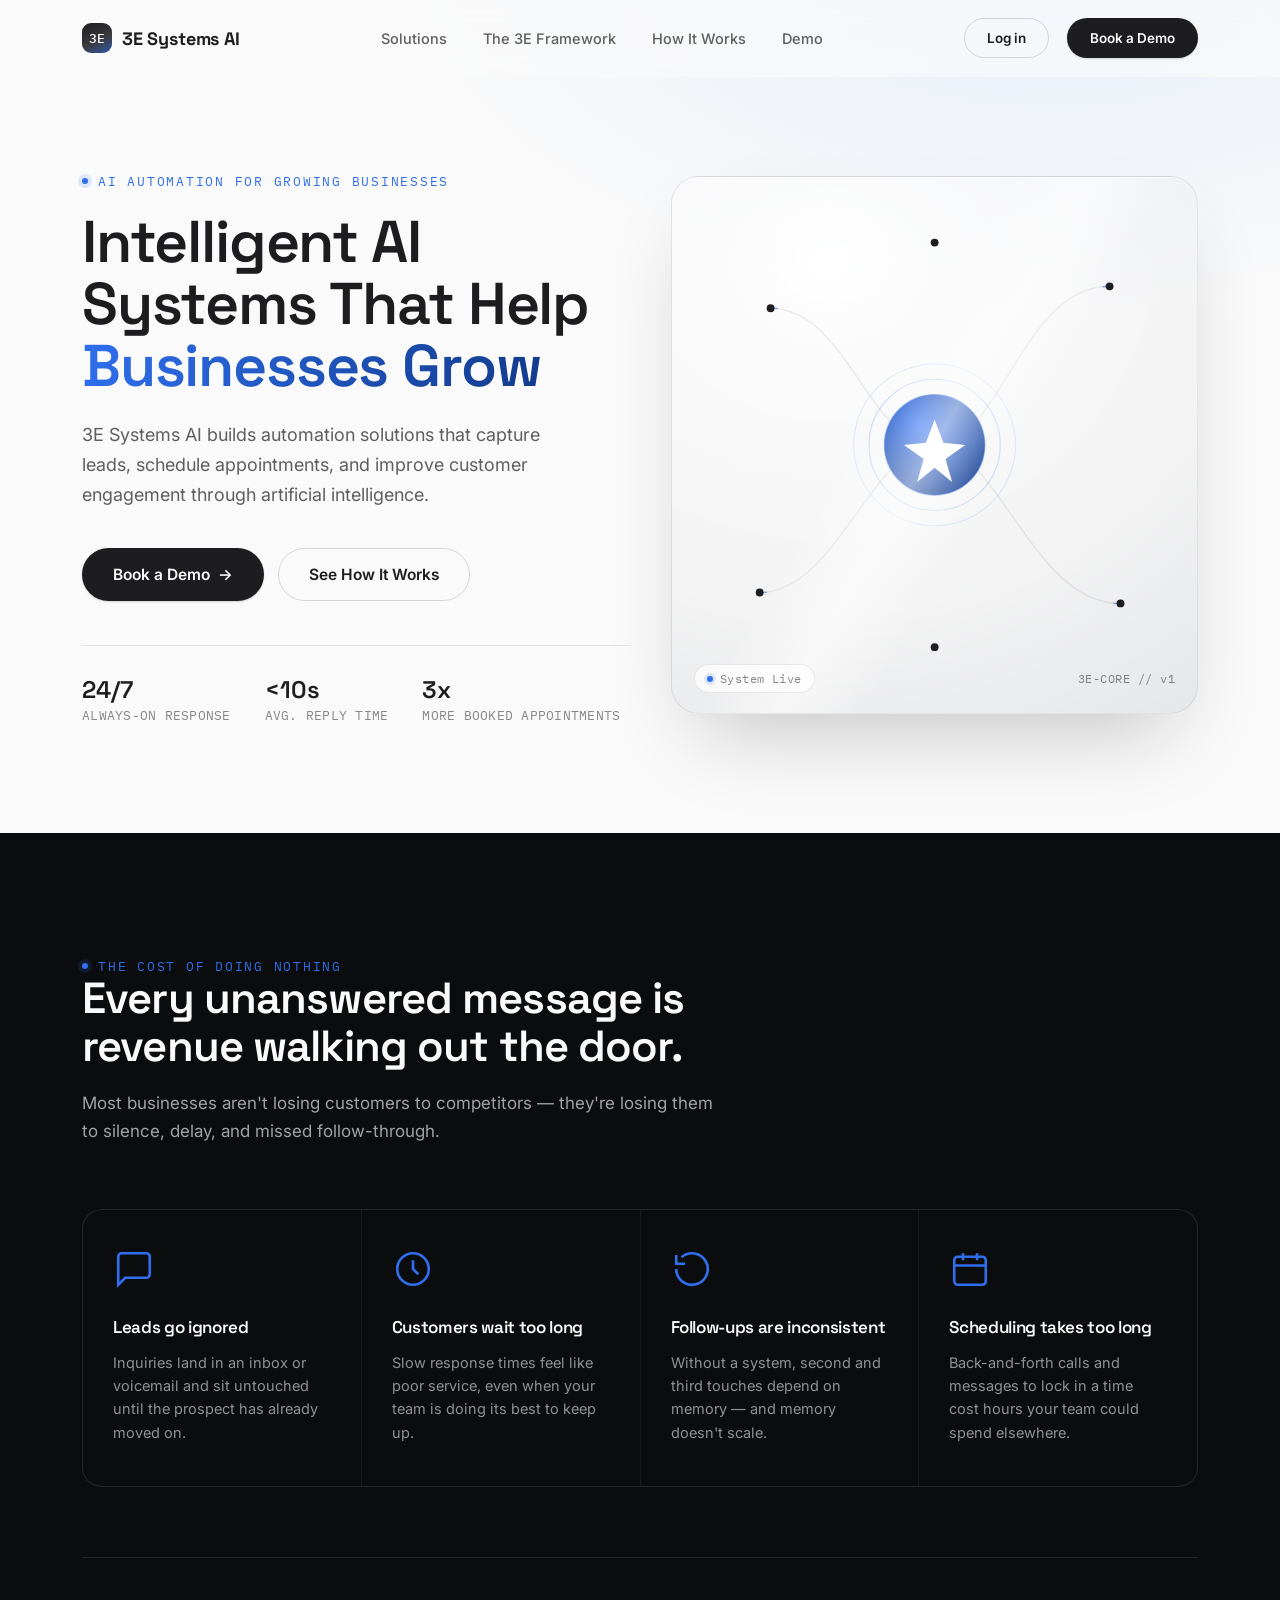
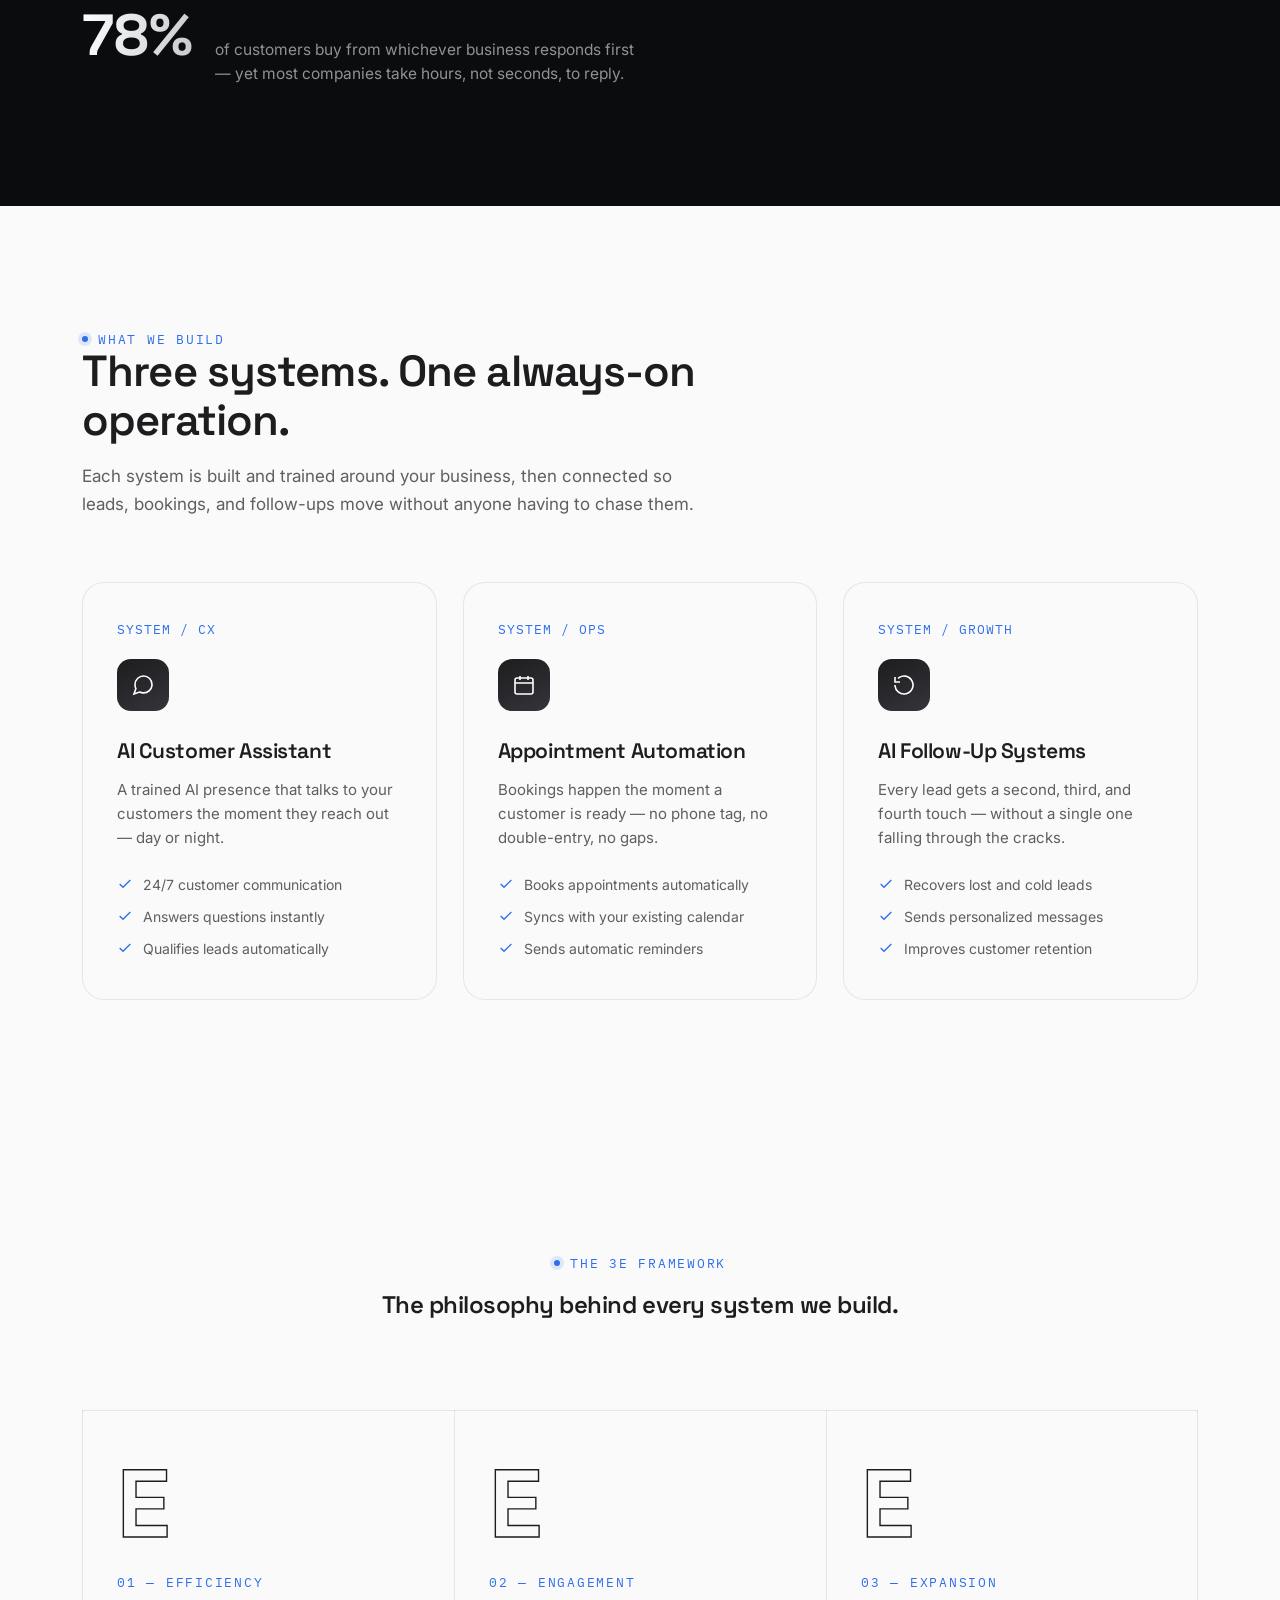
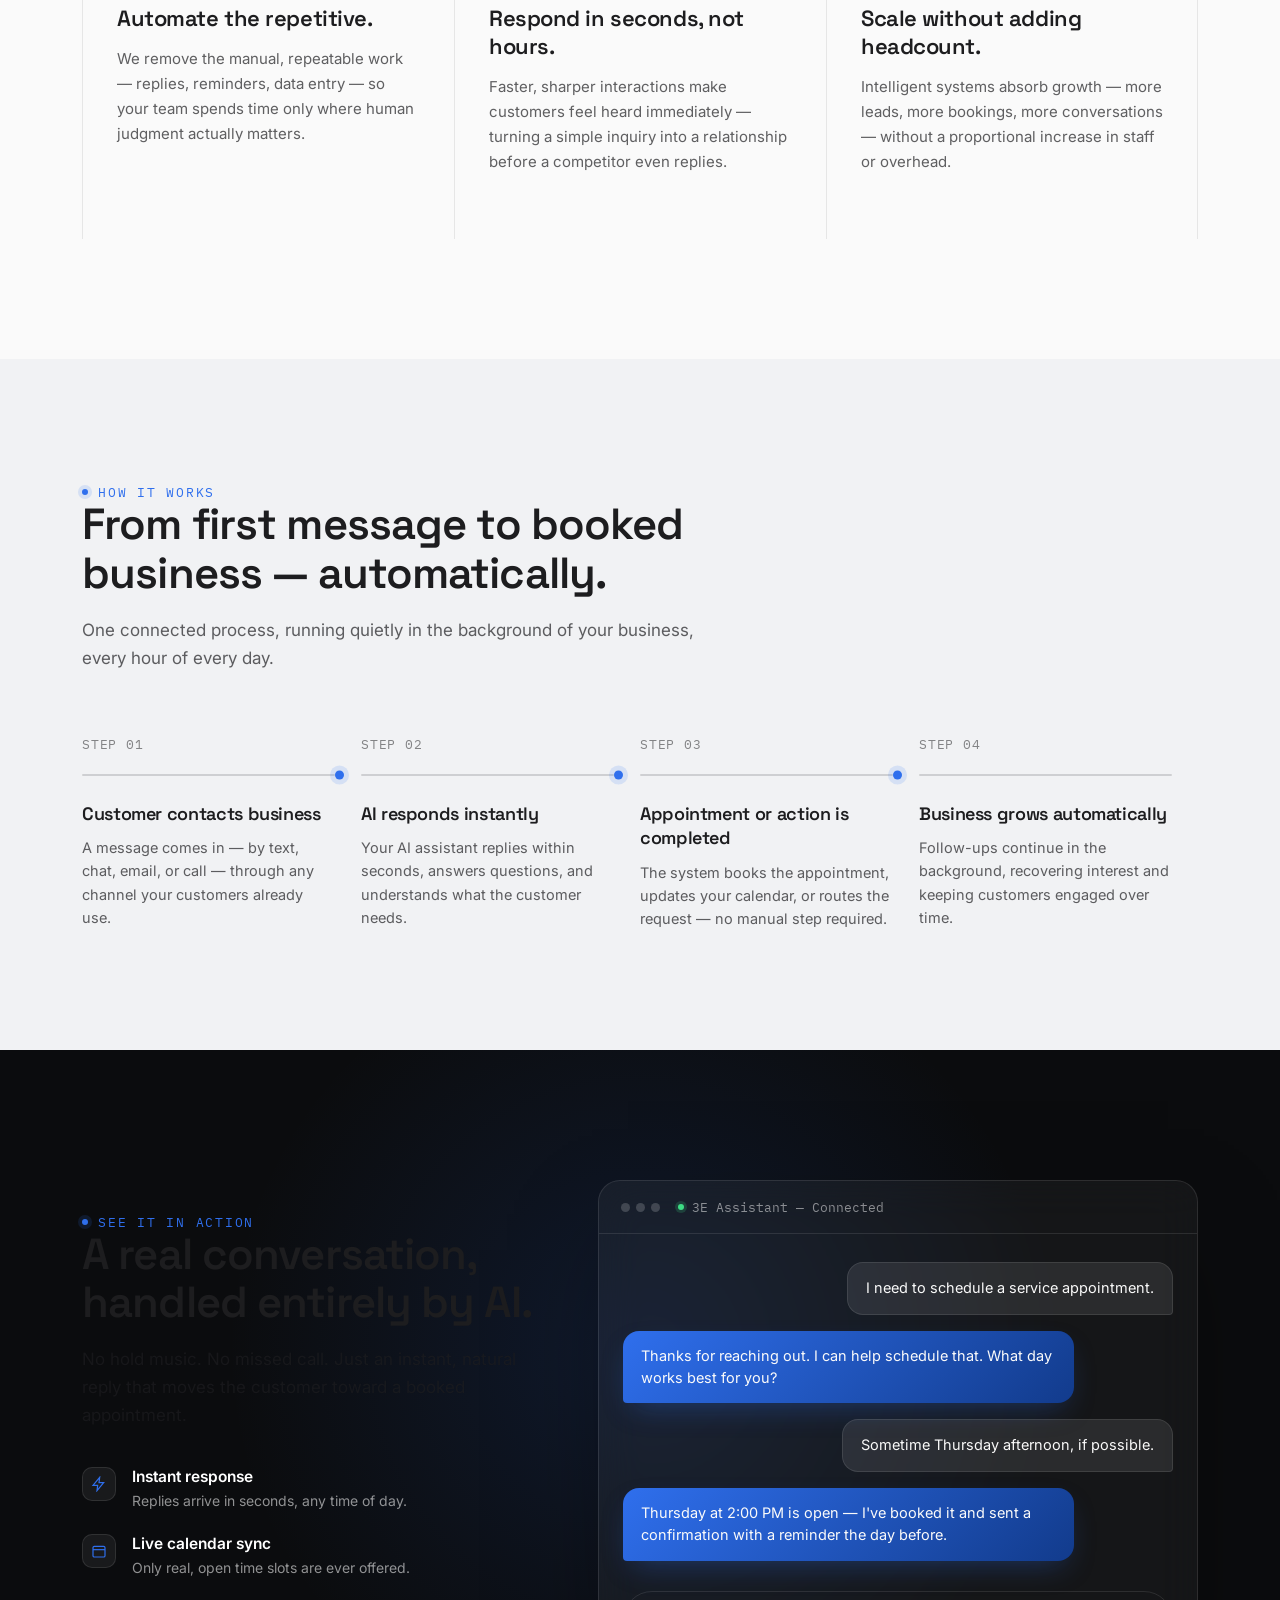
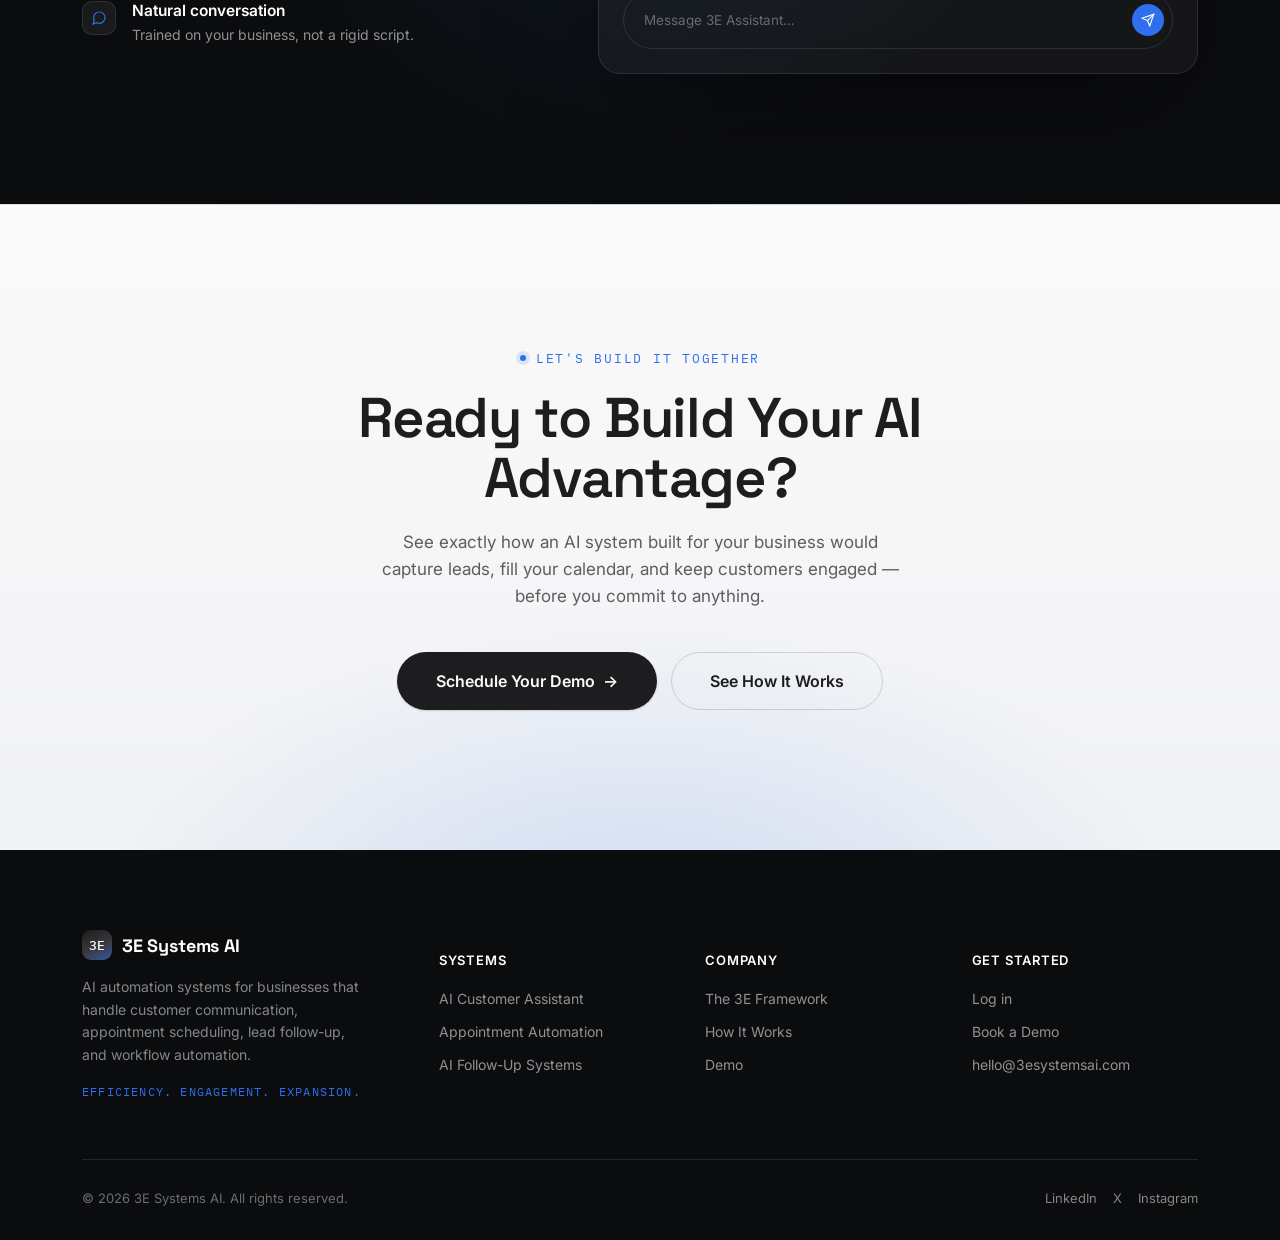
==== commit 1190445e: "Update navigation links and button actions Updated navigation links to point to new HTML files and m" ====
--- a/index.html
+++ b/index.html
@@ -5,6 +5,7 @@
 <meta name="viewport" content="width=device-width, initial-scale=1.0">
 <title>3E Systems AI — Intelligent Automation for Growing Businesses</title>
 <meta name="description" content="3E Systems AI builds AI automation systems that capture leads, schedule appointments, and improve customer engagement — Efficiency, Engagement, Expansion.">
+<link rel="icon" href="data:image/svg+xml,%3Csvg xmlns='http://www.w3.org/2000/svg' viewBox='0 0 64 64'%3E%3Cdefs%3E%3ClinearGradient id='g' x1='0' y1='0' x2='1' y2='1'%3E%3Cstop offset='0%25' stop-color='%231D1D1F'/%3E%3Cstop offset='55%25' stop-color='%233a3a3d'/%3E%3Cstop offset='130%25' stop-color='%232F6FED'/%3E%3C/linearGradient%3E%3C/defs%3E%3Crect width='64' height='64' rx='16' fill='url(%23g)'/%3E%3Ctext x='32' y='40' font-family='Space Grotesk,Arial,sans-serif' font-size='22' font-weight='700' fill='white' text-anchor='middle'%3E3E%3C/text%3E%3C/svg%3E">
 
 <!-- ===================== FONTS ===================== -->
 <!-- Space Grotesk: display/headline face — geometric, technical personality       -->
@@ -14,873 +15,7 @@
 <link rel="preconnect" href="https://fonts.gstatic.com" crossorigin>
 <link href="https://fonts.googleapis.com/css2?family=Space+Grotesk:wght@400;500;600;700&family=Inter:wght@400;500;600;700&family=IBM+Plex+Mono:wght@400;500&display=swap" rel="stylesheet">
 
-<style>
-/* ======================================================================
-   0. DESIGN TOKENS
-   ====================================================================== */
-:root{
-  --white:        #FAFAFA;
-  --gray-50:      #F1F2F4;
-  --gray-100:     #E8E9EB;
-  --line:         rgba(29,29,31,0.09);
-  --line-strong:  rgba(29,29,31,0.16);
-  --charcoal:     #1D1D1F;
-  --charcoal-70:  rgba(29,29,31,0.70);
-  --charcoal-50:  rgba(29,29,31,0.52);
-  --ink:          #0B0C0E;   /* near-black section background */
-  --ink-100:      #16181C;
-  --ink-line:     rgba(255,255,255,0.10);
-  --ink-line-soft:rgba(255,255,255,0.06);
-  --silver-1:     #E4E5E8;
-  --silver-2:     #C7C9CD;
-  --blue:         #2F6FED;
-  --blue-soft:    rgba(47,111,237,0.14);
-  --blue-deep:    #123B8C;
-  --blue-glow:    rgba(47,111,237,0.35);
-
-  --font-display: 'Space Grotesk', 'Inter', sans-serif;
-  --font-body:    'Inter', -apple-system, sans-serif;
-  --font-mono:    'IBM Plex Mono', monospace;
-
-  --container: 1180px;
-  --ease: cubic-bezier(.16,.84,.32,1);
-}
-
-*,*::before,*::after{ box-sizing:border-box; }
-html{ scroll-behavior:smooth; }
-body{
-  margin:0;
-  background:var(--white);
-  color:var(--charcoal);
-  font-family:var(--font-body);
-  -webkit-font-smoothing:antialiased;
-  -moz-osx-font-smoothing:grayscale;
-  overflow-x:hidden;
-}
-img,svg{ display:block; max-width:100%; }
-a{ color:inherit; text-decoration:none; }
-ul{ list-style:none; margin:0; padding:0; }
-button{ font-family:inherit; cursor:pointer; }
-
-.wrap{
-  max-width:var(--container);
-  margin:0 auto;
-  padding:0 32px;
-}
-
-.eyebrow{
-  font-family:var(--font-mono);
-  font-size:12.5px;
-  letter-spacing:.14em;
-  text-transform:uppercase;
-  color:var(--blue);
-  display:inline-flex;
-  align-items:center;
-  gap:10px;
-}
-.eyebrow::before{
-  content:'';
-  width:6px; height:6px;
-  border-radius:50%;
-  background:var(--blue);
-  box-shadow:0 0 0 4px var(--blue-soft);
-}
-
-h1,h2,h3,h4{
-  font-family:var(--font-display);
-  font-weight:600;
-  letter-spacing:-.02em;
-  margin:0;
-  color:var(--charcoal);
-}
-
-.section-tag{
-  display:block;
-  margin-bottom:18px;
-}
-
-/* reveal-on-scroll base state */
-.reveal{
-  opacity:0;
-  transform:translateY(28px);
-  transition:opacity .9s var(--ease), transform .9s var(--ease);
-}
-.reveal.is-visible{
-  opacity:1;
-  transform:translateY(0);
-}
-.reveal-delay-1{ transition-delay:.08s; }
-.reveal-delay-2{ transition-delay:.16s; }
-.reveal-delay-3{ transition-delay:.24s; }
-
-@media (prefers-reduced-motion: reduce){
-  *{ animation-duration:0.01ms !important; animation-iteration-count:1 !important; transition-duration:0.01ms !important; scroll-behavior:auto !important; }
-}
-
-/* focus visibility for keyboard users */
-a:focus-visible, button:focus-visible{
-  outline:2px solid var(--blue);
-  outline-offset:3px;
-  border-radius:4px;
-}
-
-/* ======================================================================
-   1. BUTTONS
-   ====================================================================== */
-.btn{
-  display:inline-flex;
-  align-items:center;
-  justify-content:center;
-  gap:8px;
-  padding:15px 30px;
-  border-radius:100px;
-  font-family:var(--font-body);
-  font-size:15px;
-  font-weight:600;
-  border:1px solid transparent;
-  transition:transform .35s var(--ease), box-shadow .35s var(--ease), background .35s var(--ease), border-color .35s var(--ease), color .35s var(--ease);
-  white-space:nowrap;
-}
-.btn-primary{
-  background:var(--charcoal);
-  color:var(--white);
-  box-shadow:0 1px 2px rgba(0,0,0,.15);
-}
-.btn-primary:hover{
-  transform:translateY(-2px);
-  box-shadow:0 12px 24px rgba(0,0,0,.18);
-}
-.btn-primary.on-dark{
-  background:var(--blue);
-}
-.btn-primary.on-dark:hover{
-  box-shadow:0 12px 30px var(--blue-glow);
-}
-.btn-ghost{
-  background:transparent;
-  color:var(--charcoal);
-  border-color:var(--line-strong);
-}
-.btn-ghost:hover{
-  border-color:var(--charcoal);
-  transform:translateY(-2px);
-}
-.btn-ghost.on-dark{
-  color:var(--white);
-  border-color:var(--ink-line);
-}
-.btn-ghost.on-dark:hover{
-  border-color:rgba(255,255,255,.5);
-}
-.btn-arrow{ transition:transform .3s var(--ease); }
-.btn:hover .btn-arrow{ transform:translateX(3px); }
-
-/* ======================================================================
-   2. NAVIGATION
-   ====================================================================== */
-.nav{
-  position:fixed;
-  top:0; left:0; right:0;
-  z-index:1000;
-  padding:18px 0;
-  background:rgba(250,250,250,0.72);
-  backdrop-filter:blur(16px) saturate(160%);
-  -webkit-backdrop-filter:blur(16px) saturate(160%);
-  border-bottom:1px solid transparent;
-  transition:border-color .4s ease, background .4s ease, padding .4s ease;
-}
-.nav.scrolled{
-  border-bottom:1px solid var(--line);
-  padding:13px 0;
-}
-.nav .wrap{ display:flex; align-items:center; justify-content:space-between; }
-.brand{
-  display:flex; align-items:center; gap:10px;
-  font-family:var(--font-display);
-  font-weight:700;
-  font-size:18px;
-  letter-spacing:-.01em;
-}
-.brand-mark{
-  width:30px; height:30px;
-  border-radius:9px;
-  background:linear-gradient(155deg, var(--charcoal) 0%, #3a3a3d 55%, var(--blue) 130%);
-  display:flex; align-items:center; justify-content:center;
-  color:#fff; font-family:var(--font-mono); font-size:13px; font-weight:500;
-  flex-shrink:0;
-}
-.nav-links{
-  display:flex; align-items:center; gap:36px;
-}
-.nav-links a{
-  font-size:14.5px;
-  font-weight:500;
-  color:var(--charcoal-70);
-  position:relative;
-  padding:4px 0;
-  transition:color .25s ease;
-}
-.nav-links a:hover{ color:var(--charcoal); }
-.nav-links a::after{
-  content:'';
-  position:absolute; left:0; bottom:0;
-  width:0; height:1px;
-  background:var(--charcoal);
-  transition:width .3s var(--ease);
-}
-.nav-links a:hover::after{ width:100%; }
-.nav-cta{ display:flex; align-items:center; gap:18px; }
-.nav-cta .btn{ padding:11px 22px; font-size:13.5px; }
-.nav-menu-btn{
-  display:none;
-  width:38px; height:38px;
-  border:1px solid var(--line-strong);
-  border-radius:10px;
-  background:none;
-  align-items:center; justify-content:center;
-}
-.nav-menu-btn span, .nav-menu-btn span::before, .nav-menu-btn span::after{
-  content:'';
-  display:block;
-  width:16px; height:1.5px;
-  background:var(--charcoal);
-  position:relative;
-  transition:transform .3s ease, opacity .3s ease;
-}
-.nav-menu-btn span::before{ position:absolute; top:-5px; }
-.nav-menu-btn span::after{ position:absolute; top:5px; }
-
-/* ======================================================================
-   3. HERO
-   ====================================================================== */
-.hero{
-  position:relative;
-  padding:168px 0 110px;
-  background:
-    radial-gradient(1100px 620px at 82% -8%, rgba(47,111,237,0.10), transparent 62%),
-    linear-gradient(180deg, var(--white) 0%, var(--white) 100%);
-  overflow:hidden;
-}
-.hero .wrap{
-  display:grid;
-  grid-template-columns:1.02fr .98fr;
-  gap:40px;
-  align-items:center;
-}
-.hero-copy h1{
-  font-size:clamp(38px, 4.6vw, 62px);
-  line-height:1.05;
-  margin:22px 0 24px;
-}
-.hero-copy h1 em{
-  font-style:normal;
-  background:linear-gradient(100deg, var(--blue) 0%, var(--blue-deep) 100%);
-  -webkit-background-clip:text;
-  background-clip:text;
-  color:transparent;
-}
-.hero-copy p.lead{
-  font-size:18px;
-  line-height:1.65;
-  color:var(--charcoal-70);
-  max-width:480px;
-  margin:0 0 38px;
-}
-.hero-actions{ display:flex; gap:14px; flex-wrap:wrap; margin-bottom:44px; }
-.hero-actions .btn{ padding:16px 30px; font-size:15.5px; }
-
-.hero-proof{
-  display:flex; gap:34px; flex-wrap:wrap;
-  padding-top:28px;
-  border-top:1px solid var(--line);
-}
-.hero-proof div{ display:flex; flex-direction:column; gap:2px; }
-.hero-proof strong{
-  font-family:var(--font-display);
-  font-size:24px;
-  font-weight:600;
-}
-.hero-proof span{
-  font-size:12.5px;
-  color:var(--charcoal-50);
-  font-family:var(--font-mono);
-  letter-spacing:.02em;
-}
-
-/* ---- signature visual: the "signal mesh" ---- */
-.hero-visual{
-  position:relative;
-  aspect-ratio:1/1.02;
-  border-radius:28px;
-  background:
-    radial-gradient(140% 120% at 30% 15%, rgba(255,255,255,.9), rgba(232,233,235,.4) 55%, rgba(199,201,205,.5) 100%);
-  border:1px solid var(--line);
-  box-shadow:0 40px 80px -30px rgba(20,20,25,0.25), inset 0 1px 0 rgba(255,255,255,.6);
-  overflow:hidden;
-}
-.hero-visual::before{
-  content:'';
-  position:absolute; inset:0;
-  background:
-    linear-gradient(120deg, transparent 40%, rgba(255,255,255,.55) 50%, transparent 60%);
-  animation:sheen 7s ease-in-out infinite;
-  pointer-events:none;
-}
-@keyframes sheen{
-  0%,100%{ transform:translateX(-60%); opacity:.5; }
-  50%{ transform:translateX(60%); opacity:.9; }
-}
-.hero-visual svg{ width:100%; height:100%; }
-.node-core{ animation:pulseCore 3.2s ease-in-out infinite; transform-origin:center; }
-.node-dot{ animation:pulseDot 3.2s ease-in-out infinite; }
-.node-dot.d1{ animation-delay:.15s; }
-.node-dot.d2{ animation-delay:.4s; }
-.node-dot.d3{ animation-delay:.65s; }
-.node-dot.d4{ animation-delay:.9s; }
-.node-dot.d5{ animation-delay:1.15s; }
-.node-dot.d6{ animation-delay:1.4s; }
-@keyframes pulseCore{
-  0%,100%{ opacity:.85; }
-  50%{ opacity:1; filter:drop-shadow(0 0 10px rgba(47,111,237,.6)); }
-}
-@keyframes pulseDot{
-  0%,100%{ opacity:.35; r:3; }
-  50%{ opacity:1; r:4.2; }
-}
-.flow-line{
-  stroke-dasharray:6 260;
-  stroke-dashoffset:0;
-  animation:flowTravel 4.5s linear infinite;
-}
-.flow-line.f1{ animation-delay:0s; }
-.flow-line.f2{ animation-delay:.9s; }
-.flow-line.f3{ animation-delay:1.8s; }
-.flow-line.f4{ animation-delay:2.7s; }
-@keyframes flowTravel{
-  0%{ stroke-dashoffset:266; }
-  100%{ stroke-dashoffset:-266; }
-}
-.hero-visual-caption{
-  position:absolute;
-  left:22px; bottom:20px;
-  right:22px;
-  display:flex;
-  align-items:center;
-  justify-content:space-between;
-  font-family:var(--font-mono);
-  font-size:11.5px;
-  color:var(--charcoal-50);
-  letter-spacing:.04em;
-}
-.pulse-chip{
-  display:inline-flex; align-items:center; gap:7px;
-  background:rgba(255,255,255,.7);
-  border:1px solid var(--line);
-  padding:6px 12px;
-  border-radius:100px;
-  backdrop-filter:blur(6px);
-}
-.pulse-chip i{
-  width:6px; height:6px; border-radius:50%;
-  background:var(--blue);
-  box-shadow:0 0 0 3px var(--blue-soft);
-  animation:pulseCore 2s ease-in-out infinite;
-}
-
-/* ======================================================================
-   4. SECTION SHELLS
-   ====================================================================== */
-section{ position:relative; }
-.section-pad{ padding:120px 0; }
-.bg-soft{ background:var(--gray-50); }
-.bg-ink{ background:var(--ink); color:var(--white); }
-.bg-ink h2, .bg-ink h3, .bg-ink h4{ color:var(--white); }
-
-.section-head{
-  max-width:640px;
-  margin:0 0 64px;
-}
-.section-head h2{
-  font-size:clamp(30px, 3.4vw, 44px);
-  line-height:1.12;
-}
-.section-head p{
-  font-size:17px;
-  line-height:1.65;
-  color:var(--charcoal-70);
-  margin-top:18px;
-}
-.bg-ink .section-head p{ color:rgba(255,255,255,.62); }
-.center{ text-align:center; margin-left:auto; margin-right:auto; }
-
-/* ======================================================================
-   5. PROBLEM SECTION (dark)
-   ====================================================================== */
-.problem-grid{
-  display:grid;
-  grid-template-columns:repeat(4,1fr);
-  gap:1px;
-  background:var(--ink-line-soft);
-  border:1px solid var(--ink-line-soft);
-  border-radius:20px;
-  overflow:hidden;
-}
-.problem-card{
-  background:var(--ink);
-  padding:38px 30px 42px;
-  transition:background .4s ease;
-}
-.problem-card:hover{ background:var(--ink-100); }
-.problem-card .p-icon{
-  width:42px; height:42px;
-  margin-bottom:26px;
-  color:var(--blue);
-}
-.problem-card h4{
-  font-size:17px;
-  margin-bottom:12px;
-  line-height:1.35;
-}
-.problem-card p{
-  font-size:14.5px;
-  line-height:1.6;
-  color:rgba(255,255,255,.55);
-  margin:0;
-}
-.problem-stat{
-  margin-top:70px;
-  display:flex;
-  align-items:baseline;
-  gap:22px;
-  flex-wrap:wrap;
-  border-top:1px solid var(--ink-line);
-  padding-top:40px;
-}
-.problem-stat strong{
-  font-family:var(--font-display);
-  font-size:clamp(40px,5vw,58px);
-  background:linear-gradient(100deg,#fff, var(--silver-2));
-  -webkit-background-clip:text; background-clip:text; color:transparent;
-}
-.problem-stat span{
-  font-size:15.5px;
-  color:rgba(255,255,255,.55);
-  max-width:420px;
-  line-height:1.55;
-}
-
-/* ======================================================================
-   6. SOLUTIONS
-   ====================================================================== */
-.solutions-grid{
-  display:grid;
-  grid-template-columns:repeat(3,1fr);
-  gap:26px;
-}
-.solution-card{
-  background:var(--white);
-  border:1px solid var(--line);
-  border-radius:22px;
-  padding:38px 34px 40px;
-  transition:transform .5s var(--ease), box-shadow .5s var(--ease), border-color .5s var(--ease);
-  display:flex; flex-direction:column;
-}
-.solution-card:hover{
-  transform:translateY(-8px);
-  box-shadow:0 30px 60px -24px rgba(20,20,25,.18);
-  border-color:transparent;
-}
-.solution-index{
-  font-family:var(--font-mono);
-  font-size:12.5px;
-  color:var(--blue);
-  letter-spacing:.08em;
-  margin-bottom:22px;
-}
-.solution-icon{
-  width:52px; height:52px;
-  border-radius:14px;
-  background:linear-gradient(155deg, var(--charcoal) 0%, #34343a 100%);
-  display:flex; align-items:center; justify-content:center;
-  margin-bottom:26px;
-  color:#fff;
-}
-.solution-icon svg{ width:24px; height:24px; }
-.solution-card h3{
-  font-size:21px;
-  margin-bottom:14px;
-}
-.solution-card > p{
-  font-size:15px;
-  line-height:1.6;
-  color:var(--charcoal-70);
-  margin:0 0 24px;
-}
-.solution-list{ margin-top:auto; display:flex; flex-direction:column; gap:11px; }
-.solution-list li{
-  display:flex; align-items:flex-start; gap:10px;
-  font-size:14px;
-  color:var(--charcoal-70);
-  line-height:1.5;
-}
-.solution-list svg{ width:16px; height:16px; flex-shrink:0; margin-top:2px; color:var(--blue); }
-
-/* ======================================================================
-   7. 3E FRAMEWORK
-   ====================================================================== */
-.framework{
-  background:var(--white);
-  padding:130px 0 120px;
-  position:relative;
-}
-.framework-head{ text-align:center; max-width:620px; margin:0 auto 90px; }
-.e-columns{
-  display:grid;
-  grid-template-columns:repeat(3,1fr);
-  position:relative;
-}
-.e-columns::before{
-  content:'';
-  position:absolute;
-  left:0; right:0; top:0;
-  height:1px;
-  background:var(--line);
-}
-.e-col{
-  padding:46px 34px 10px;
-  border-left:1px solid var(--line);
-  position:relative;
-}
-.e-col:last-child{ border-right:1px solid var(--line); }
-.e-letter{
-  font-family:var(--font-display);
-  font-size:96px;
-  line-height:1;
-  font-weight:700;
-  color:transparent;
-  -webkit-text-stroke:1.4px var(--charcoal);
-  transition:color .5s ease, -webkit-text-stroke-color .5s ease;
-}
-.e-col:hover .e-letter{
-  color:var(--blue);
-  -webkit-text-stroke-color:var(--blue);
-}
-.e-word{
-  font-family:var(--font-mono);
-  font-size:12.5px;
-  letter-spacing:.14em;
-  text-transform:uppercase;
-  color:var(--blue);
-  margin:22px 0 14px;
-  display:block;
-}
-.e-col h3{ font-size:22px; margin-bottom:14px; }
-.e-col p{
-  font-size:15px;
-  line-height:1.65;
-  color:var(--charcoal-70);
-  padding-bottom:40px;
-}
-
-/* ======================================================================
-   8. HOW IT WORKS
-   ====================================================================== */
-.steps{
-  display:grid;
-  grid-template-columns:repeat(4,1fr);
-  gap:0;
-  position:relative;
-  margin-top:12px;
-}
-.step{
-  position:relative;
-  padding:0 26px 0 0;
-}
-.step-num{
-  font-family:var(--font-mono);
-  font-size:12.5px;
-  color:var(--charcoal-50);
-  letter-spacing:.06em;
-  margin-bottom:22px;
-  display:block;
-}
-.step-rail{
-  position:relative;
-  height:2px;
-  background:var(--line-strong);
-  margin-bottom:26px;
-  border-radius:2px;
-  overflow:visible;
-}
-.step-rail::after{
-  content:'';
-  position:absolute;
-  right:-9px; top:50%;
-  transform:translateY(-50%);
-  width:9px; height:9px;
-  border-radius:50%;
-  background:var(--blue);
-  box-shadow:0 0 0 5px var(--blue-soft);
-}
-.step:last-child .step-rail::after{ display:none; }
-.step h4{ font-size:18px; margin-bottom:10px; line-height:1.35; }
-.step p{ font-size:14.5px; line-height:1.6; color:var(--charcoal-70); margin:0; }
-
-/* ======================================================================
-   9. DEMO / CONVERSATION UI
-   ====================================================================== */
-.demo-section{
-  background:var(--ink);
-  color:var(--white);
-  padding:130px 0;
-  position:relative;
-  overflow:hidden;
-}
-.demo-section::before{
-  content:'';
-  position:absolute;
-  top:-20%; left:50%;
-  width:900px; height:900px;
-  transform:translateX(-50%);
-  background:radial-gradient(circle, rgba(47,111,237,.14), transparent 65%);
-  pointer-events:none;
-}
-.demo-layout{
-  display:grid;
-  grid-template-columns:.86fr 1.14fr;
-  gap:64px;
-  align-items:center;
-}
-.demo-copy .section-head{ max-width:none; margin-bottom:38px; }
-.demo-feature-list{ display:flex; flex-direction:column; gap:22px; margin-top:36px; }
-.demo-feature{ display:flex; gap:16px; align-items:flex-start; }
-.demo-feature .fi{
-  width:34px; height:34px; flex-shrink:0;
-  border-radius:10px;
-  background:rgba(255,255,255,.06);
-  border:1px solid var(--ink-line);
-  display:flex; align-items:center; justify-content:center;
-  color:var(--blue);
-}
-.demo-feature .fi svg{ width:16px; height:16px; }
-.demo-feature h5{ font-size:15.5px; font-weight:600; margin:0 0 4px; font-family:var(--font-body); color:#fff; }
-.demo-feature p{ font-size:14px; color:rgba(255,255,255,.55); margin:0; line-height:1.55; }
-
-.chat-panel{
-  background:rgba(255,255,255,.045);
-  border:1px solid var(--ink-line);
-  border-radius:22px;
-  backdrop-filter:blur(20px);
-  overflow:hidden;
-  box-shadow:0 40px 100px -30px rgba(0,0,0,.5);
-}
-.chat-topbar{
-  display:flex; align-items:center; gap:10px;
-  padding:18px 22px;
-  border-bottom:1px solid var(--ink-line);
-}
-.chat-topbar .dots{ display:flex; gap:6px; }
-.chat-topbar .dots span{ width:9px; height:9px; border-radius:50%; background:rgba(255,255,255,.18); }
-.chat-topbar .who{
-  margin-left:8px;
-  font-family:var(--font-mono);
-  font-size:12.5px;
-  color:rgba(255,255,255,.5);
-  display:flex; align-items:center; gap:8px;
-}
-.chat-topbar .who i{
-  width:6px; height:6px; border-radius:50%; background:#3ddc84;
-  box-shadow:0 0 0 3px rgba(61,220,132,.18);
-}
-.chat-body{ padding:28px 24px 30px; display:flex; flex-direction:column; gap:16px; min-height:280px; }
-.msg{
-  max-width:82%;
-  padding:14px 18px;
-  border-radius:16px;
-  font-size:14.5px;
-  line-height:1.55;
-  opacity:0;
-  transform:translateY(10px);
-  animation:msgIn .6s var(--ease) forwards;
-}
-.msg.user{
-  align-self:flex-end;
-  background:rgba(255,255,255,.09);
-  border:1px solid var(--ink-line);
-  border-bottom-right-radius:4px;
-  animation-delay:.3s;
-}
-.msg.ai{
-  align-self:flex-start;
-  background:linear-gradient(135deg, var(--blue), var(--blue-deep));
-  border-bottom-left-radius:4px;
-  animation-delay:1.4s;
-  box-shadow:0 12px 30px -10px var(--blue-glow);
-}
-.msg.user2{ align-self:flex-end; background:rgba(255,255,255,.09); border:1px solid var(--ink-line); border-bottom-right-radius:4px; animation-delay:2.5s; }
-.msg.ai2{ align-self:flex-start; background:linear-gradient(135deg, var(--blue), var(--blue-deep)); border-bottom-left-radius:4px; animation-delay:3.6s; box-shadow:0 12px 30px -10px var(--blue-glow); }
-@keyframes msgIn{ to{ opacity:1; transform:translateY(0); } }
-
-.typing-ind{
-  align-self:flex-start;
-  display:flex; gap:5px;
-  padding:14px 18px;
-  border-radius:16px;
-  background:rgba(255,255,255,.07);
-  border:1px solid var(--ink-line);
-  opacity:0;
-  animation:typingShow 5.4s var(--ease) infinite;
-}
-.typing-ind span{
-  width:6px; height:6px; border-radius:50%;
-  background:rgba(255,255,255,.6);
-  animation:typingDot 1s ease-in-out infinite;
-}
-.typing-ind span:nth-child(2){ animation-delay:.15s; }
-.typing-ind span:nth-child(3){ animation-delay:.3s; }
-@keyframes typingDot{ 0%,100%{ transform:translateY(0); opacity:.4; } 50%{ transform:translateY(-4px); opacity:1; } }
-@keyframes typingShow{
-  0%{ opacity:0; }
-  16%{ opacity:1; }
-  24%{ opacity:0; }
-  100%{ opacity:0; }
-}
-.chat-inputbar{
-  margin:0 24px 24px;
-  display:flex; align-items:center; gap:12px;
-  border:1px solid var(--ink-line);
-  border-radius:100px;
-  padding:12px 8px 12px 20px;
-  color:rgba(255,255,255,.35);
-  font-size:13.5px;
-}
-.chat-inputbar span{ flex:1; }
-.chat-inputbar .send{
-  width:32px; height:32px;
-  border-radius:50%;
-  background:var(--blue);
-  display:flex; align-items:center; justify-content:center;
-  color:#fff; flex-shrink:0;
-}
-.chat-inputbar .send svg{ width:14px; height:14px; }
-
-/* ======================================================================
-   10. FINAL CTA
-   ====================================================================== */
-.final-cta{
-  padding:140px 0;
-  background:
-    radial-gradient(900px 500px at 50% 110%, rgba(47,111,237,.16), transparent 60%),
-    linear-gradient(180deg, var(--white), var(--gray-50));
-  text-align:center;
-  position:relative;
-  border-top:1px solid var(--line);
-}
-.final-cta .eyebrow{ justify-content:center; }
-.final-cta h2{
-  font-size:clamp(32px, 5vw, 56px);
-  line-height:1.08;
-  margin:22px auto 20px;
-  max-width:760px;
-}
-.final-cta p{
-  font-size:17px;
-  color:var(--charcoal-70);
-  max-width:520px;
-  margin:0 auto 42px;
-  line-height:1.6;
-}
-.final-cta .btn{ padding:18px 38px; font-size:16px; }
-.final-cta-actions{ display:flex; justify-content:center; gap:14px; flex-wrap:wrap; }
-
-/* ======================================================================
-   11. FOOTER
-   ====================================================================== */
-footer{
-  background:var(--ink);
-  color:rgba(255,255,255,.6);
-  padding:80px 0 34px;
-}
-.footer-top{
-  display:grid;
-  grid-template-columns:1.4fr 1fr 1fr 1fr;
-  gap:40px;
-  padding-bottom:60px;
-  border-bottom:1px solid var(--ink-line);
-}
-.footer-brand .brand{ color:#fff; margin-bottom:16px; }
-.footer-brand p{
-  font-size:14px;
-  line-height:1.6;
-  max-width:280px;
-  color:rgba(255,255,255,.5);
-}
-.footer-tagline{
-  font-family:var(--font-mono);
-  font-size:12px;
-  letter-spacing:.1em;
-  text-transform:uppercase;
-  color:var(--blue);
-  margin-top:18px;
-  display:block;
-}
-.footer-col h5{
-  font-family:var(--font-body);
-  font-size:13px;
-  font-weight:600;
-  color:#fff;
-  text-transform:uppercase;
-  letter-spacing:.06em;
-  margin-bottom:20px;
-}
-.footer-col ul{ display:flex; flex-direction:column; gap:13px; }
-.footer-col a{ font-size:14px; color:rgba(255,255,255,.55); transition:color .25s ease; }
-.footer-col a:hover{ color:#fff; }
-.footer-bottom{
-  display:flex; align-items:center; justify-content:space-between;
-  padding-top:30px;
-  font-size:13px;
-  color:rgba(255,255,255,.4);
-  flex-wrap:wrap;
-  gap:14px;
-}
-.footer-bottom .socials{ display:flex; gap:16px; }
-.footer-bottom .socials a{ color:rgba(255,255,255,.5); }
-.footer-bottom .socials a:hover{ color:#fff; }
-
-/* ======================================================================
-   12. RESPONSIVE
-   ====================================================================== */
-@media (max-width: 1024px){
-  .hero .wrap{ grid-template-columns:1fr; }
-  .hero-visual{ order:-1; max-width:460px; margin:0 auto; }
-  .problem-grid{ grid-template-columns:repeat(2,1fr); }
-  .solutions-grid{ grid-template-columns:1fr; }
-  .steps{ grid-template-columns:1fr; gap:36px; }
-  .step-rail::after{ display:none !important; }
-  .demo-layout{ grid-template-columns:1fr; }
-  .e-columns{ grid-template-columns:1fr; }
-  .e-col{ border-left:none; border-top:1px solid var(--line); padding:34px 0; }
-  .e-col:last-child{ border-right:none; }
-  .footer-top{ grid-template-columns:1fr 1fr; gap:36px 24px; }
-}
-@media (max-width: 720px){
-  .wrap{ padding:0 22px; }
-  .nav-links{ display:none; }
-  .nav-menu-btn{ display:flex; }
-  .nav-cta .btn-ghost{ display:none; }
-  .hero{ padding:130px 0 80px; }
-  .hero-actions{ flex-direction:column; align-items:stretch; }
-  .hero-actions .btn{ width:100%; }
-  .hero-proof{ gap:24px; }
-  .section-pad{ padding:86px 0; }
-  .problem-grid{ grid-template-columns:1fr; }
-  .footer-top{ grid-template-columns:1fr 1fr; }
-  .footer-brand{ grid-column:1/-1; }
-  .final-cta-actions{ flex-direction:column; }
-  .final-cta .btn{ width:100%; }
-}
-</style>
+<link rel="stylesheet" href="styles.css">
 </head>
 <body>
 
@@ -892,14 +27,14 @@
       3E Systems AI
     </a>
     <ul class="nav-links">
-      <li><a href="#solutions">Solutions</a></li>
-      <li><a href="#framework">The 3E Framework</a></li>
-      <li><a href="#how-it-works">How It Works</a></li>
-      <li><a href="#demo">Demo</a></li>
+      <li><a href="solutions.html">Solutions</a></li>
+      <li><a href="framework.html">The 3E Framework</a></li>
+      <li><a href="how-it-works.html">How It Works</a></li>
+      <li><a href="demo.html">Demo</a></li>
     </ul>
     <div class="nav-cta">
-      <a href="#contact" class="btn btn-ghost">Log in</a>
-      <a href="#contact" class="btn btn-primary">Book a Demo</a>
+      <a href="login.html" class="btn btn-ghost">Log in</a>
+      <a href="book-a-demo.html" class="btn btn-primary">Book a Demo</a>
     </div>
     <button class="nav-menu-btn" aria-label="Open menu"><span></span></button>
   </div>
@@ -913,8 +48,8 @@
       <h1>Intelligent AI Systems That Help <em>Businesses Grow</em></h1>
       <p class="lead">3E Systems AI builds automation solutions that capture leads, schedule appointments, and improve customer engagement through artificial intelligence.</p>
       <div class="hero-actions">
-        <a href="#contact" class="btn btn-primary">Book a Demo <span class="btn-arrow">→</span></a>
-        <a href="#how-it-works" class="btn btn-ghost">See How It Works</a>
+        <a href="book-a-demo.html" class="btn btn-primary">Book a Demo <span class="btn-arrow">→</span></a>
+        <a href="how-it-works.html" class="btn btn-ghost">See How It Works</a>
       </div>
       <div class="hero-proof">
         <div><strong>24/7</strong><span>ALWAYS-ON RESPONSE</span></div>
@@ -1183,8 +318,8 @@
     <h2 class="reveal reveal-delay-1">Ready to Build Your AI Advantage?</h2>
     <p class="reveal reveal-delay-1">See exactly how an AI system built for your business would capture leads, fill your calendar, and keep customers engaged — before you commit to anything.</p>
     <div class="final-cta-actions reveal reveal-delay-2">
-      <a href="#" class="btn btn-primary">Schedule Your Demo <span class="btn-arrow">→</span></a>
-      <a href="#how-it-works" class="btn btn-ghost">See How It Works</a>
+      <a href="book-a-demo.html" class="btn btn-primary">Schedule Your Demo <span class="btn-arrow">→</span></a>
+      <a href="how-it-works.html" class="btn btn-ghost">See How It Works</a>
     </div>
   </div>
 </section>
@@ -1204,23 +339,24 @@
       <div class="footer-col">
         <h5>Systems</h5>
         <ul>
-          <li><a href="#solutions">AI Customer Assistant</a></li>
-          <li><a href="#solutions">Appointment Automation</a></li>
-          <li><a href="#solutions">AI Follow-Up Systems</a></li>
+          <li><a href="solutions.html">AI Customer Assistant</a></li>
+          <li><a href="solutions.html">Appointment Automation</a></li>
+          <li><a href="solutions.html">AI Follow-Up Systems</a></li>
         </ul>
       </div>
       <div class="footer-col">
         <h5>Company</h5>
         <ul>
-          <li><a href="#framework">The 3E Framework</a></li>
-          <li><a href="#how-it-works">How It Works</a></li>
-          <li><a href="#demo">Demo</a></li>
+          <li><a href="framework.html">The 3E Framework</a></li>
+          <li><a href="how-it-works.html">How It Works</a></li>
+          <li><a href="demo.html">Demo</a></li>
         </ul>
       </div>
       <div class="footer-col">
         <h5>Get Started</h5>
         <ul>
-          <li><a href="#contact">Book a Demo</a></li>
+          <li><a href="login.html">Log in</a></li>
+          <li><a href="book-a-demo.html">Book a Demo</a></li>
           <li><a href="mailto:hello@3esystemsai.com">hello@3esystemsai.com</a></li>
         </ul>
       </div>
@@ -1237,69 +373,6 @@
 </footer>
 
 <!-- ===================== JAVASCRIPT ===================== -->
-<script>
-  // ---- Footer year ----
-  document.getElementById('year').textContent = new Date().getFullYear();
-
-  // ---- Nav background/border on scroll ----
-  const nav = document.getElementById('siteNav');
-  const onScroll = () => {
-    if (window.scrollY > 12) nav.classList.add('scrolled');
-    else nav.classList.remove('scrolled');
-  };
-  window.addEventListener('scroll', onScroll, { passive: true });
-  onScroll();
-
-  // ---- Scroll-reveal animation via IntersectionObserver ----
-  const revealEls = document.querySelectorAll('.reveal:not(.is-visible)');
-  if ('IntersectionObserver' in window) {
-    const io = new IntersectionObserver((entries) => {
-      entries.forEach((entry) => {
-        if (entry.isIntersecting) {
-          entry.target.classList.add('is-visible');
-          io.unobserve(entry.target);
-        }
-      });
-    }, { threshold: 0.15, rootMargin: '0px 0px -60px 0px' });
-    revealEls.forEach((el) => io.observe(el));
-  } else {
-    // Fallback: no IO support, just show everything
-    revealEls.forEach((el) => el.classList.add('is-visible'));
-  }
-
-  // ---- Restart the demo chat animation each time it scrolls into view ----
-  const chatBody = document.getElementById('chatBody');
-  if (chatBody && 'IntersectionObserver' in window) {
-    const messages = chatBody.querySelectorAll('.msg');
-    const chatIO = new IntersectionObserver((entries) => {
-      entries.forEach((entry) => {
-        if (entry.isIntersecting) {
-          messages.forEach((m) => {
-            m.style.animation = 'none';
-            // force reflow so the animation can be re-triggered
-            void m.offsetWidth;
-            m.style.animation = '';
-          });
-        }
-      });
-    }, { threshold: 0.4 });
-    chatIO.observe(chatBody);
-  }
-
-  // ---- Mobile menu: simple in-page anchor scroll (links hidden on mobile via CSS,
-  //      button reserved for future expandable menu; smooth scroll handled natively) ----
-  document.querySelectorAll('a[href^="#"]').forEach((anchor) => {
-    anchor.addEventListener('click', function (e) {
-      const targetId = this.getAttribute('href');
-      if (targetId.length > 1) {
-        const target = document.querySelector(targetId);
-        if (target) {
-          e.preventDefault();
-          target.scrollIntoView({ behavior: 'smooth', block: 'start' });
-        }
-      }
-    });
-  });
-</script>
+<script src="main.js"></script>
 </body>
 </html>
--- a/styles.css
+++ b/styles.css
@@ -0,0 +1,1000 @@
+/* ======================================================================
+   0. DESIGN TOKENS
+   ====================================================================== */
+:root{
+  --white:        #FAFAFA;
+  --gray-50:      #F1F2F4;
+  --gray-100:     #E8E9EB;
+  --line:         rgba(29,29,31,0.09);
+  --line-strong:  rgba(29,29,31,0.16);
+  --charcoal:     #1D1D1F;
+  --charcoal-70:  rgba(29,29,31,0.70);
+  --charcoal-50:  rgba(29,29,31,0.52);
+  --ink:          #0B0C0E;   /* near-black section background */
+  --ink-100:      #16181C;
+  --ink-line:     rgba(255,255,255,0.10);
+  --ink-line-soft:rgba(255,255,255,0.06);
+  --silver-1:     #E4E5E8;
+  --silver-2:     #C7C9CD;
+  --blue:         #2F6FED;
+  --blue-soft:    rgba(47,111,237,0.14);
+  --blue-deep:    #123B8C;
+  --blue-glow:    rgba(47,111,237,0.35);
+
+  --font-display: 'Space Grotesk', 'Inter', sans-serif;
+  --font-body:    'Inter', -apple-system, sans-serif;
+  --font-mono:    'IBM Plex Mono', monospace;
+
+  --container: 1180px;
+  --ease: cubic-bezier(.16,.84,.32,1);
+}
+
+*,*::before,*::after{ box-sizing:border-box; }
+html{ scroll-behavior:smooth; }
+body{
+  margin:0;
+  background:var(--white);
+  color:var(--charcoal);
+  font-family:var(--font-body);
+  -webkit-font-smoothing:antialiased;
+  -moz-osx-font-smoothing:grayscale;
+  overflow-x:hidden;
+}
+img,svg{ display:block; max-width:100%; }
+a{ color:inherit; text-decoration:none; }
+ul{ list-style:none; margin:0; padding:0; }
+button{ font-family:inherit; cursor:pointer; }
+
+.wrap{
+  max-width:var(--container);
+  margin:0 auto;
+  padding:0 32px;
+}
+
+.eyebrow{
+  font-family:var(--font-mono);
+  font-size:12.5px;
+  letter-spacing:.14em;
+  text-transform:uppercase;
+  color:var(--blue);
+  display:inline-flex;
+  align-items:center;
+  gap:10px;
+}
+.eyebrow::before{
+  content:'';
+  width:6px; height:6px;
+  border-radius:50%;
+  background:var(--blue);
+  box-shadow:0 0 0 4px var(--blue-soft);
+}
+
+h1,h2,h3,h4{
+  font-family:var(--font-display);
+  font-weight:600;
+  letter-spacing:-.02em;
+  margin:0;
+  color:var(--charcoal);
+}
+
+.section-tag{
+  display:block;
+  margin-bottom:18px;
+}
+
+/* reveal-on-scroll base state */
+.reveal{
+  opacity:0;
+  transform:translateY(28px);
+  transition:opacity .9s var(--ease), transform .9s var(--ease);
+}
+.reveal.is-visible{
+  opacity:1;
+  transform:translateY(0);
+}
+.reveal-delay-1{ transition-delay:.08s; }
+.reveal-delay-2{ transition-delay:.16s; }
+.reveal-delay-3{ transition-delay:.24s; }
+
+@media (prefers-reduced-motion: reduce){
+  *{ animation-duration:0.01ms !important; animation-iteration-count:1 !important; transition-duration:0.01ms !important; scroll-behavior:auto !important; }
+}
+
+/* focus visibility for keyboard users */
+a:focus-visible, button:focus-visible{
+  outline:2px solid var(--blue);
+  outline-offset:3px;
+  border-radius:4px;
+}
+
+/* ======================================================================
+   1. BUTTONS
+   ====================================================================== */
+.btn{
+  display:inline-flex;
+  align-items:center;
+  justify-content:center;
+  gap:8px;
+  padding:15px 30px;
+  border-radius:100px;
+  font-family:var(--font-body);
+  font-size:15px;
+  font-weight:600;
+  border:1px solid transparent;
+  transition:transform .35s var(--ease), box-shadow .35s var(--ease), background .35s var(--ease), border-color .35s var(--ease), color .35s var(--ease);
+  white-space:nowrap;
+}
+.btn-primary{
+  background:var(--charcoal);
+  color:var(--white);
+  box-shadow:0 1px 2px rgba(0,0,0,.15);
+}
+.btn-primary:hover{
+  transform:translateY(-2px);
+  box-shadow:0 12px 24px rgba(0,0,0,.18);
+}
+.btn-primary.on-dark{
+  background:var(--blue);
+}
+.btn-primary.on-dark:hover{
+  box-shadow:0 12px 30px var(--blue-glow);
+}
+.btn-ghost{
+  background:transparent;
+  color:var(--charcoal);
+  border-color:var(--line-strong);
+}
+.btn-ghost:hover{
+  border-color:var(--charcoal);
+  transform:translateY(-2px);
+}
+.btn-ghost.on-dark{
+  color:var(--white);
+  border-color:var(--ink-line);
+}
+.btn-ghost.on-dark:hover{
+  border-color:rgba(255,255,255,.5);
+}
+.btn-arrow{ transition:transform .3s var(--ease); }
+.btn:hover .btn-arrow{ transform:translateX(3px); }
+
+/* ======================================================================
+   2. NAVIGATION
+   ====================================================================== */
+.nav{
+  position:fixed;
+  top:0; left:0; right:0;
+  z-index:1000;
+  padding:18px 0;
+  background:rgba(250,250,250,0.72);
+  backdrop-filter:blur(16px) saturate(160%);
+  -webkit-backdrop-filter:blur(16px) saturate(160%);
+  border-bottom:1px solid transparent;
+  transition:border-color .4s ease, background .4s ease, padding .4s ease;
+}
+.nav.scrolled{
+  border-bottom:1px solid var(--line);
+  padding:13px 0;
+}
+.nav .wrap{ display:flex; align-items:center; justify-content:space-between; }
+.brand{
+  display:flex; align-items:center; gap:10px;
+  font-family:var(--font-display);
+  font-weight:700;
+  font-size:18px;
+  letter-spacing:-.01em;
+}
+.brand-mark{
+  width:30px; height:30px;
+  border-radius:9px;
+  background:linear-gradient(155deg, var(--charcoal) 0%, #3a3a3d 55%, var(--blue) 130%);
+  display:flex; align-items:center; justify-content:center;
+  color:#fff; font-family:var(--font-mono); font-size:13px; font-weight:500;
+  flex-shrink:0;
+}
+.nav-links{
+  display:flex; align-items:center; gap:36px;
+}
+.nav-links a{
+  font-size:14.5px;
+  font-weight:500;
+  color:var(--charcoal-70);
+  position:relative;
+  padding:4px 0;
+  transition:color .25s ease;
+}
+.nav-links a:hover{ color:var(--charcoal); }
+.nav-links a::after{
+  content:'';
+  position:absolute; left:0; bottom:0;
+  width:0; height:1px;
+  background:var(--charcoal);
+  transition:width .3s var(--ease);
+}
+.nav-links a:hover::after{ width:100%; }
+.nav-links a.active{ color:var(--charcoal); }
+.nav-links a.active::after{ width:100%; }
+.nav-cta{ display:flex; align-items:center; gap:18px; }
+.nav-cta .btn{ padding:11px 22px; font-size:13.5px; }
+.nav-menu-btn{
+  display:none;
+  width:38px; height:38px;
+  border:1px solid var(--line-strong);
+  border-radius:10px;
+  background:none;
+  align-items:center; justify-content:center;
+}
+.nav-menu-btn span, .nav-menu-btn span::before, .nav-menu-btn span::after{
+  content:'';
+  display:block;
+  width:16px; height:1.5px;
+  background:var(--charcoal);
+  position:relative;
+  transition:transform .3s ease, opacity .3s ease;
+}
+.nav-menu-btn span::before{ position:absolute; top:-5px; }
+.nav-menu-btn span::after{ position:absolute; top:5px; }
+
+/* ======================================================================
+   3. HERO
+   ====================================================================== */
+.hero{
+  position:relative;
+  padding:168px 0 110px;
+  background:
+    radial-gradient(1100px 620px at 82% -8%, rgba(47,111,237,0.10), transparent 62%),
+    linear-gradient(180deg, var(--white) 0%, var(--white) 100%);
+  overflow:hidden;
+}
+.hero .wrap{
+  display:grid;
+  grid-template-columns:1.02fr .98fr;
+  gap:40px;
+  align-items:center;
+}
+.hero-copy h1{
+  font-size:clamp(38px, 4.6vw, 62px);
+  line-height:1.05;
+  margin:22px 0 24px;
+}
+.hero-copy h1 em{
+  font-style:normal;
+  background:linear-gradient(100deg, var(--blue) 0%, var(--blue-deep) 100%);
+  -webkit-background-clip:text;
+  background-clip:text;
+  color:transparent;
+}
+.hero-copy p.lead{
+  font-size:18px;
+  line-height:1.65;
+  color:var(--charcoal-70);
+  max-width:480px;
+  margin:0 0 38px;
+}
+.hero-actions{ display:flex; gap:14px; flex-wrap:wrap; margin-bottom:44px; }
+.hero-actions .btn{ padding:16px 30px; font-size:15.5px; }
+
+.hero-proof{
+  display:flex; gap:34px; flex-wrap:wrap;
+  padding-top:28px;
+  border-top:1px solid var(--line);
+}
+.hero-proof div{ display:flex; flex-direction:column; gap:2px; }
+.hero-proof strong{
+  font-family:var(--font-display);
+  font-size:24px;
+  font-weight:600;
+}
+.hero-proof span{
+  font-size:12.5px;
+  color:var(--charcoal-50);
+  font-family:var(--font-mono);
+  letter-spacing:.02em;
+}
+
+/* ---- signature visual: the "signal mesh" ---- */
+.hero-visual{
+  position:relative;
+  aspect-ratio:1/1.02;
+  border-radius:28px;
+  background:
+    radial-gradient(140% 120% at 30% 15%, rgba(255,255,255,.9), rgba(232,233,235,.4) 55%, rgba(199,201,205,.5) 100%);
+  border:1px solid var(--line);
+  box-shadow:0 40px 80px -30px rgba(20,20,25,0.25), inset 0 1px 0 rgba(255,255,255,.6);
+  overflow:hidden;
+}
+.hero-visual::before{
+  content:'';
+  position:absolute; inset:0;
+  background:
+    linear-gradient(120deg, transparent 40%, rgba(255,255,255,.55) 50%, transparent 60%);
+  animation:sheen 7s ease-in-out infinite;
+  pointer-events:none;
+}
+@keyframes sheen{
+  0%,100%{ transform:translateX(-60%); opacity:.5; }
+  50%{ transform:translateX(60%); opacity:.9; }
+}
+.hero-visual svg{ width:100%; height:100%; }
+.node-core{ animation:pulseCore 3.2s ease-in-out infinite; transform-origin:center; }
+.node-dot{ animation:pulseDot 3.2s ease-in-out infinite; }
+.node-dot.d1{ animation-delay:.15s; }
+.node-dot.d2{ animation-delay:.4s; }
+.node-dot.d3{ animation-delay:.65s; }
+.node-dot.d4{ animation-delay:.9s; }
+.node-dot.d5{ animation-delay:1.15s; }
+.node-dot.d6{ animation-delay:1.4s; }
+@keyframes pulseCore{
+  0%,100%{ opacity:.85; }
+  50%{ opacity:1; filter:drop-shadow(0 0 10px rgba(47,111,237,.6)); }
+}
+@keyframes pulseDot{
+  0%,100%{ opacity:.35; r:3; }
+  50%{ opacity:1; r:4.2; }
+}
+.flow-line{
+  stroke-dasharray:6 260;
+  stroke-dashoffset:0;
+  animation:flowTravel 4.5s linear infinite;
+}
+.flow-line.f1{ animation-delay:0s; }
+.flow-line.f2{ animation-delay:.9s; }
+.flow-line.f3{ animation-delay:1.8s; }
+.flow-line.f4{ animation-delay:2.7s; }
+@keyframes flowTravel{
+  0%{ stroke-dashoffset:266; }
+  100%{ stroke-dashoffset:-266; }
+}
+.hero-visual-caption{
+  position:absolute;
+  left:22px; bottom:20px;
+  right:22px;
+  display:flex;
+  align-items:center;
+  justify-content:space-between;
+  font-family:var(--font-mono);
+  font-size:11.5px;
+  color:var(--charcoal-50);
+  letter-spacing:.04em;
+}
+.pulse-chip{
+  display:inline-flex; align-items:center; gap:7px;
+  background:rgba(255,255,255,.7);
+  border:1px solid var(--line);
+  padding:6px 12px;
+  border-radius:100px;
+  backdrop-filter:blur(6px);
+}
+.pulse-chip i{
+  width:6px; height:6px; border-radius:50%;
+  background:var(--blue);
+  box-shadow:0 0 0 3px var(--blue-soft);
+  animation:pulseCore 2s ease-in-out infinite;
+}
+
+/* ======================================================================
+   4. SECTION SHELLS
+   ====================================================================== */
+section{ position:relative; }
+.section-pad{ padding:120px 0; }
+.bg-soft{ background:var(--gray-50); }
+.bg-ink{ background:var(--ink); color:var(--white); }
+.bg-ink h2, .bg-ink h3, .bg-ink h4{ color:var(--white); }
+
+.section-head{
+  max-width:640px;
+  margin:0 0 64px;
+}
+.section-head h2{
+  font-size:clamp(30px, 3.4vw, 44px);
+  line-height:1.12;
+}
+.section-head p{
+  font-size:17px;
+  line-height:1.65;
+  color:var(--charcoal-70);
+  margin-top:18px;
+}
+.bg-ink .section-head p{ color:rgba(255,255,255,.62); }
+.center{ text-align:center; margin-left:auto; margin-right:auto; }
+
+/* ======================================================================
+   5. PROBLEM SECTION (dark)
+   ====================================================================== */
+.problem-grid{
+  display:grid;
+  grid-template-columns:repeat(4,1fr);
+  gap:1px;
+  background:var(--ink-line-soft);
+  border:1px solid var(--ink-line-soft);
+  border-radius:20px;
+  overflow:hidden;
+}
+.problem-card{
+  background:var(--ink);
+  padding:38px 30px 42px;
+  transition:background .4s ease;
+}
+.problem-card:hover{ background:var(--ink-100); }
+.problem-card .p-icon{
+  width:42px; height:42px;
+  margin-bottom:26px;
+  color:var(--blue);
+}
+.problem-card h4{
+  font-size:17px;
+  margin-bottom:12px;
+  line-height:1.35;
+}
+.problem-card p{
+  font-size:14.5px;
+  line-height:1.6;
+  color:rgba(255,255,255,.55);
+  margin:0;
+}
+.problem-stat{
+  margin-top:70px;
+  display:flex;
+  align-items:baseline;
+  gap:22px;
+  flex-wrap:wrap;
+  border-top:1px solid var(--ink-line);
+  padding-top:40px;
+}
+.problem-stat strong{
+  font-family:var(--font-display);
+  font-size:clamp(40px,5vw,58px);
+  background:linear-gradient(100deg,#fff, var(--silver-2));
+  -webkit-background-clip:text; background-clip:text; color:transparent;
+}
+.problem-stat span{
+  font-size:15.5px;
+  color:rgba(255,255,255,.55);
+  max-width:420px;
+  line-height:1.55;
+}
+
+/* ======================================================================
+   6. SOLUTIONS
+   ====================================================================== */
+.solutions-grid{
+  display:grid;
+  grid-template-columns:repeat(3,1fr);
+  gap:26px;
+}
+.solution-card{
+  background:var(--white);
+  border:1px solid var(--line);
+  border-radius:22px;
+  padding:38px 34px 40px;
+  transition:transform .5s var(--ease), box-shadow .5s var(--ease), border-color .5s var(--ease);
+  display:flex; flex-direction:column;
+}
+.solution-card:hover{
+  transform:translateY(-8px);
+  box-shadow:0 30px 60px -24px rgba(20,20,25,.18);
+  border-color:transparent;
+}
+.solution-index{
+  font-family:var(--font-mono);
+  font-size:12.5px;
+  color:var(--blue);
+  letter-spacing:.08em;
+  margin-bottom:22px;
+}
+.solution-icon{
+  width:52px; height:52px;
+  border-radius:14px;
+  background:linear-gradient(155deg, var(--charcoal) 0%, #34343a 100%);
+  display:flex; align-items:center; justify-content:center;
+  margin-bottom:26px;
+  color:#fff;
+}
+.solution-icon svg{ width:24px; height:24px; }
+.solution-card h3{
+  font-size:21px;
+  margin-bottom:14px;
+}
+.solution-card > p{
+  font-size:15px;
+  line-height:1.6;
+  color:var(--charcoal-70);
+  margin:0 0 24px;
+}
+.solution-list{ margin-top:auto; display:flex; flex-direction:column; gap:11px; }
+.solution-list li{
+  display:flex; align-items:flex-start; gap:10px;
+  font-size:14px;
+  color:var(--charcoal-70);
+  line-height:1.5;
+}
+.solution-list svg{ width:16px; height:16px; flex-shrink:0; margin-top:2px; color:var(--blue); }
+
+/* ======================================================================
+   7. 3E FRAMEWORK
+   ====================================================================== */
+.framework{
+  background:var(--white);
+  padding:130px 0 120px;
+  position:relative;
+}
+.framework-head{ text-align:center; max-width:620px; margin:0 auto 90px; }
+.e-columns{
+  display:grid;
+  grid-template-columns:repeat(3,1fr);
+  position:relative;
+}
+.e-columns::before{
+  content:'';
+  position:absolute;
+  left:0; right:0; top:0;
+  height:1px;
+  background:var(--line);
+}
+.e-col{
+  padding:46px 34px 10px;
+  border-left:1px solid var(--line);
+  position:relative;
+}
+.e-col:last-child{ border-right:1px solid var(--line); }
+.e-letter{
+  font-family:var(--font-display);
+  font-size:96px;
+  line-height:1;
+  font-weight:700;
+  color:transparent;
+  -webkit-text-stroke:1.4px var(--charcoal);
+  transition:color .5s ease, -webkit-text-stroke-color .5s ease;
+}
+.e-col:hover .e-letter{
+  color:var(--blue);
+  -webkit-text-stroke-color:var(--blue);
+}
+.e-word{
+  font-family:var(--font-mono);
+  font-size:12.5px;
+  letter-spacing:.14em;
+  text-transform:uppercase;
+  color:var(--blue);
+  margin:22px 0 14px;
+  display:block;
+}
+.e-col h3{ font-size:22px; margin-bottom:14px; }
+.e-col p{
+  font-size:15px;
+  line-height:1.65;
+  color:var(--charcoal-70);
+  padding-bottom:40px;
+}
+
+/* ======================================================================
+   8. HOW IT WORKS
+   ====================================================================== */
+.steps{
+  display:grid;
+  grid-template-columns:repeat(4,1fr);
+  gap:0;
+  position:relative;
+  margin-top:12px;
+}
+.step{
+  position:relative;
+  padding:0 26px 0 0;
+}
+.step-num{
+  font-family:var(--font-mono);
+  font-size:12.5px;
+  color:var(--charcoal-50);
+  letter-spacing:.06em;
+  margin-bottom:22px;
+  display:block;
+}
+.step-rail{
+  position:relative;
+  height:2px;
+  background:var(--line-strong);
+  margin-bottom:26px;
+  border-radius:2px;
+  overflow:visible;
+}
+.step-rail::after{
+  content:'';
+  position:absolute;
+  right:-9px; top:50%;
+  transform:translateY(-50%);
+  width:9px; height:9px;
+  border-radius:50%;
+  background:var(--blue);
+  box-shadow:0 0 0 5px var(--blue-soft);
+}
+.step:last-child .step-rail::after{ display:none; }
+.step h4{ font-size:18px; margin-bottom:10px; line-height:1.35; }
+.step p{ font-size:14.5px; line-height:1.6; color:var(--charcoal-70); margin:0; }
+
+/* ======================================================================
+   9. DEMO / CONVERSATION UI
+   ====================================================================== */
+.demo-section{
+  background:var(--ink);
+  color:var(--white);
+  padding:130px 0;
+  position:relative;
+  overflow:hidden;
+}
+.demo-section::before{
+  content:'';
+  position:absolute;
+  top:-20%; left:50%;
+  width:900px; height:900px;
+  transform:translateX(-50%);
+  background:radial-gradient(circle, rgba(47,111,237,.14), transparent 65%);
+  pointer-events:none;
+}
+.demo-layout{
+  display:grid;
+  grid-template-columns:.86fr 1.14fr;
+  gap:64px;
+  align-items:center;
+}
+.demo-copy .section-head{ max-width:none; margin-bottom:38px; }
+.demo-feature-list{ display:flex; flex-direction:column; gap:22px; margin-top:36px; }
+.demo-feature{ display:flex; gap:16px; align-items:flex-start; }
+.demo-feature .fi{
+  width:34px; height:34px; flex-shrink:0;
+  border-radius:10px;
+  background:rgba(255,255,255,.06);
+  border:1px solid var(--ink-line);
+  display:flex; align-items:center; justify-content:center;
+  color:var(--blue);
+}
+.demo-feature .fi svg{ width:16px; height:16px; }
+.demo-feature h5{ font-size:15.5px; font-weight:600; margin:0 0 4px; font-family:var(--font-body); color:#fff; }
+.demo-feature p{ font-size:14px; color:rgba(255,255,255,.55); margin:0; line-height:1.55; }
+
+.chat-panel{
+  background:rgba(255,255,255,.045);
+  border:1px solid var(--ink-line);
+  border-radius:22px;
+  backdrop-filter:blur(20px);
+  overflow:hidden;
+  box-shadow:0 40px 100px -30px rgba(0,0,0,.5);
+}
+.chat-topbar{
+  display:flex; align-items:center; gap:10px;
+  padding:18px 22px;
+  border-bottom:1px solid var(--ink-line);
+}
+.chat-topbar .dots{ display:flex; gap:6px; }
+.chat-topbar .dots span{ width:9px; height:9px; border-radius:50%; background:rgba(255,255,255,.18); }
+.chat-topbar .who{
+  margin-left:8px;
+  font-family:var(--font-mono);
+  font-size:12.5px;
+  color:rgba(255,255,255,.5);
+  display:flex; align-items:center; gap:8px;
+}
+.chat-topbar .who i{
+  width:6px; height:6px; border-radius:50%; background:#3ddc84;
+  box-shadow:0 0 0 3px rgba(61,220,132,.18);
+}
+.chat-body{ padding:28px 24px 30px; display:flex; flex-direction:column; gap:16px; min-height:280px; }
+.msg{
+  max-width:82%;
+  padding:14px 18px;
+  border-radius:16px;
+  font-size:14.5px;
+  line-height:1.55;
+  opacity:0;
+  transform:translateY(10px);
+  animation:msgIn .6s var(--ease) forwards;
+}
+.msg.user{
+  align-self:flex-end;
+  background:rgba(255,255,255,.09);
+  border:1px solid var(--ink-line);
+  border-bottom-right-radius:4px;
+  animation-delay:.3s;
+}
+.msg.ai{
+  align-self:flex-start;
+  background:linear-gradient(135deg, var(--blue), var(--blue-deep));
+  border-bottom-left-radius:4px;
+  animation-delay:1.4s;
+  box-shadow:0 12px 30px -10px var(--blue-glow);
+}
+.msg.user2{ align-self:flex-end; background:rgba(255,255,255,.09); border:1px solid var(--ink-line); border-bottom-right-radius:4px; animation-delay:2.5s; }
+.msg.ai2{ align-self:flex-start; background:linear-gradient(135deg, var(--blue), var(--blue-deep)); border-bottom-left-radius:4px; animation-delay:3.6s; box-shadow:0 12px 30px -10px var(--blue-glow); }
+@keyframes msgIn{ to{ opacity:1; transform:translateY(0); } }
+
+.typing-ind{
+  align-self:flex-start;
+  display:flex; gap:5px;
+  padding:14px 18px;
+  border-radius:16px;
+  background:rgba(255,255,255,.07);
+  border:1px solid var(--ink-line);
+  opacity:0;
+  animation:typingShow 5.4s var(--ease) infinite;
+}
+.typing-ind span{
+  width:6px; height:6px; border-radius:50%;
+  background:rgba(255,255,255,.6);
+  animation:typingDot 1s ease-in-out infinite;
+}
+.typing-ind span:nth-child(2){ animation-delay:.15s; }
+.typing-ind span:nth-child(3){ animation-delay:.3s; }
+@keyframes typingDot{ 0%,100%{ transform:translateY(0); opacity:.4; } 50%{ transform:translateY(-4px); opacity:1; } }
+@keyframes typingShow{
+  0%{ opacity:0; }
+  16%{ opacity:1; }
+  24%{ opacity:0; }
+  100%{ opacity:0; }
+}
+.chat-inputbar{
+  margin:0 24px 24px;
+  display:flex; align-items:center; gap:12px;
+  border:1px solid var(--ink-line);
+  border-radius:100px;
+  padding:12px 8px 12px 20px;
+  color:rgba(255,255,255,.35);
+  font-size:13.5px;
+}
+.chat-inputbar span{ flex:1; }
+.chat-inputbar .send{
+  width:32px; height:32px;
+  border-radius:50%;
+  background:var(--blue);
+  display:flex; align-items:center; justify-content:center;
+  color:#fff; flex-shrink:0;
+}
+.chat-inputbar .send svg{ width:14px; height:14px; }
+
+/* ======================================================================
+   10. FINAL CTA
+   ====================================================================== */
+.final-cta{
+  padding:140px 0;
+  background:
+    radial-gradient(900px 500px at 50% 110%, rgba(47,111,237,.16), transparent 60%),
+    linear-gradient(180deg, var(--white), var(--gray-50));
+  text-align:center;
+  position:relative;
+  border-top:1px solid var(--line);
+}
+.final-cta .eyebrow{ justify-content:center; }
+.final-cta h2{
+  font-size:clamp(32px, 5vw, 56px);
+  line-height:1.08;
+  margin:22px auto 20px;
+  max-width:760px;
+}
+.final-cta p{
+  font-size:17px;
+  color:var(--charcoal-70);
+  max-width:520px;
+  margin:0 auto 42px;
+  line-height:1.6;
+}
+.final-cta .btn{ padding:18px 38px; font-size:16px; }
+.final-cta-actions{ display:flex; justify-content:center; gap:14px; flex-wrap:wrap; }
+
+/* ======================================================================
+   11. FOOTER
+   ====================================================================== */
+footer{
+  background:var(--ink);
+  color:rgba(255,255,255,.6);
+  padding:80px 0 34px;
+}
+.footer-top{
+  display:grid;
+  grid-template-columns:1.4fr 1fr 1fr 1fr;
+  gap:40px;
+  padding-bottom:60px;
+  border-bottom:1px solid var(--ink-line);
+}
+.footer-brand .brand{ color:#fff; margin-bottom:16px; }
+.footer-brand p{
+  font-size:14px;
+  line-height:1.6;
+  max-width:280px;
+  color:rgba(255,255,255,.5);
+}
+.footer-tagline{
+  font-family:var(--font-mono);
+  font-size:12px;
+  letter-spacing:.1em;
+  text-transform:uppercase;
+  color:var(--blue);
+  margin-top:18px;
+  display:block;
+}
+.footer-col h5{
+  font-family:var(--font-body);
+  font-size:13px;
+  font-weight:600;
+  color:#fff;
+  text-transform:uppercase;
+  letter-spacing:.06em;
+  margin-bottom:20px;
+}
+.footer-col ul{ display:flex; flex-direction:column; gap:13px; }
+.footer-col a{ font-size:14px; color:rgba(255,255,255,.55); transition:color .25s ease; }
+.footer-col a:hover{ color:#fff; }
+.footer-bottom{
+  display:flex; align-items:center; justify-content:space-between;
+  padding-top:30px;
+  font-size:13px;
+  color:rgba(255,255,255,.4);
+  flex-wrap:wrap;
+  gap:14px;
+}
+.footer-bottom .socials{ display:flex; gap:16px; }
+.footer-bottom .socials a{ color:rgba(255,255,255,.5); }
+.footer-bottom .socials a:hover{ color:#fff; }
+
+/* ======================================================================
+   12. SUB-PAGE HERO (Solutions / Framework / How It Works / Demo / etc.)
+   ====================================================================== */
+.page-hero{
+  padding:168px 0 90px;
+  text-align:center;
+  background:
+    radial-gradient(900px 480px at 50% -10%, rgba(47,111,237,0.09), transparent 60%),
+    var(--white);
+  border-bottom:1px solid var(--line);
+}
+.page-hero .eyebrow{ justify-content:center; }
+.page-hero h1{
+  font-size:clamp(34px, 4.6vw, 54px);
+  line-height:1.08;
+  margin:20px auto 18px;
+  max-width:760px;
+}
+.page-hero p.lead{
+  font-size:17.5px;
+  line-height:1.65;
+  color:var(--charcoal-70);
+  max-width:560px;
+  margin:0 auto;
+}
+.breadcrumb{
+  font-family:var(--font-mono);
+  font-size:12px;
+  letter-spacing:.06em;
+  color:var(--charcoal-50);
+  margin-bottom:18px;
+  display:block;
+}
+.breadcrumb a{ color:var(--charcoal-50); transition:color .2s ease; }
+.breadcrumb a:hover{ color:var(--charcoal); }
+
+/* ======================================================================
+   13. BOOK A DEMO PAGE (Calendly embed)
+   ====================================================================== */
+.booking-layout{
+  display:grid;
+  grid-template-columns:.8fr 1.2fr;
+  gap:48px;
+  align-items:flex-start;
+}
+.booking-info{ position:sticky; top:120px; }
+.booking-info h3{ font-size:22px; margin:0 0 16px; }
+.booking-info p{ font-size:15px; line-height:1.65; color:var(--charcoal-70); margin:0 0 28px; }
+.booking-list{ display:flex; flex-direction:column; gap:18px; }
+.booking-list li{ display:flex; gap:12px; align-items:flex-start; font-size:14.5px; color:var(--charcoal-70); line-height:1.55; }
+.booking-list svg{ width:18px; height:18px; flex-shrink:0; margin-top:2px; color:var(--blue); }
+.calendly-frame-wrap{
+  background:var(--gray-50);
+  border:1px solid var(--line);
+  border-radius:22px;
+  overflow:hidden;
+  min-height:700px;
+  display:flex;
+}
+.calendly-frame-wrap iframe{ width:100%; height:700px; border:0; }
+.calendly-fallback{
+  margin:auto;
+  text-align:center;
+  padding:60px 30px;
+  color:var(--charcoal-50);
+  font-size:14px;
+}
+
+/* ======================================================================
+   14. LOGIN / CLIENT PORTAL (placeholder)
+   ====================================================================== */
+.portal-shell{
+  min-height:calc(100vh - 88px);
+  display:flex;
+  align-items:center;
+  justify-content:center;
+  padding:150px 24px 100px;
+  background:
+    radial-gradient(900px 500px at 50% 0%, rgba(47,111,237,0.08), transparent 60%),
+    var(--white);
+}
+.portal-card{
+  width:100%;
+  max-width:440px;
+  background:var(--white);
+  border:1px solid var(--line);
+  border-radius:22px;
+  padding:48px 40px;
+  text-align:center;
+  box-shadow:0 40px 80px -40px rgba(20,20,25,0.18);
+}
+.portal-icon{
+  width:56px; height:56px;
+  border-radius:16px;
+  margin:0 auto 26px;
+  background:linear-gradient(155deg, var(--charcoal) 0%, #34343a 100%);
+  display:flex; align-items:center; justify-content:center;
+  color:#fff;
+}
+.portal-icon svg{ width:24px; height:24px; }
+.portal-card h1{ font-size:23px; margin-bottom:12px; }
+.portal-card p{ font-size:14.5px; line-height:1.6; color:var(--charcoal-70); margin:0 0 30px; }
+.portal-form{ display:flex; flex-direction:column; gap:14px; text-align:left; }
+.portal-form label{ font-size:12.5px; font-weight:600; color:var(--charcoal-70); margin-bottom:6px; display:block; }
+.portal-form input{
+  width:100%;
+  padding:13px 16px;
+  border-radius:12px;
+  border:1px solid var(--line-strong);
+  font-family:var(--font-body);
+  font-size:14.5px;
+  background:var(--gray-50);
+  transition:border-color .25s ease, background .25s ease;
+}
+.portal-form input:focus{
+  outline:none;
+  border-color:var(--blue);
+  background:var(--white);
+}
+.portal-form input:disabled{ opacity:.5; cursor:not-allowed; }
+.portal-note{
+  margin-top:22px;
+  font-size:12.5px;
+  color:var(--charcoal-50);
+  line-height:1.6;
+}
+.portal-note a{ color:var(--blue); font-weight:600; }
+
+/* ======================================================================
+   15. RESPONSIVE
+   ====================================================================== */
+@media (max-width: 1024px){
+  .hero .wrap{ grid-template-columns:1fr; }
+  .hero-visual{ order:-1; max-width:460px; margin:0 auto; }
+  .problem-grid{ grid-template-columns:repeat(2,1fr); }
+  .solutions-grid{ grid-template-columns:1fr; }
+  .steps{ grid-template-columns:1fr; gap:36px; }
+  .step-rail::after{ display:none !important; }
+  .demo-layout{ grid-template-columns:1fr; }
+  .e-columns{ grid-template-columns:1fr; }
+  .e-col{ border-left:none; border-top:1px solid var(--line); padding:34px 0; }
+  .e-col:last-child{ border-right:none; }
+  .footer-top{ grid-template-columns:1fr 1fr; gap:36px 24px; }
+  .booking-layout{ grid-template-columns:1fr; }
+  .booking-info{ position:static; }
+}
+@media (max-width: 720px){
+  .wrap{ padding:0 22px; }
+  .nav-links{ display:none; }
+  .nav-menu-btn{ display:flex; }
+  .nav-cta .btn-ghost{ display:none; }
+  .hero{ padding:130px 0 80px; }
+  .hero-actions{ flex-direction:column; align-items:stretch; }
+  .hero-actions .btn{ width:100%; }
+  .hero-proof{ gap:24px; }
+  .section-pad{ padding:86px 0; }
+  .problem-grid{ grid-template-columns:1fr; }
+  .footer-top{ grid-template-columns:1fr 1fr; }
+  .footer-brand{ grid-column:1/-1; }
+  .final-cta-actions{ flex-direction:column; }
+  .final-cta .btn{ width:100%; }
+  .page-hero{ padding:120px 0 70px; }
+  .calendly-frame-wrap, .calendly-frame-wrap iframe{ min-height:560px; height:560px; }
+  .portal-card{ padding:38px 26px; }
+}
